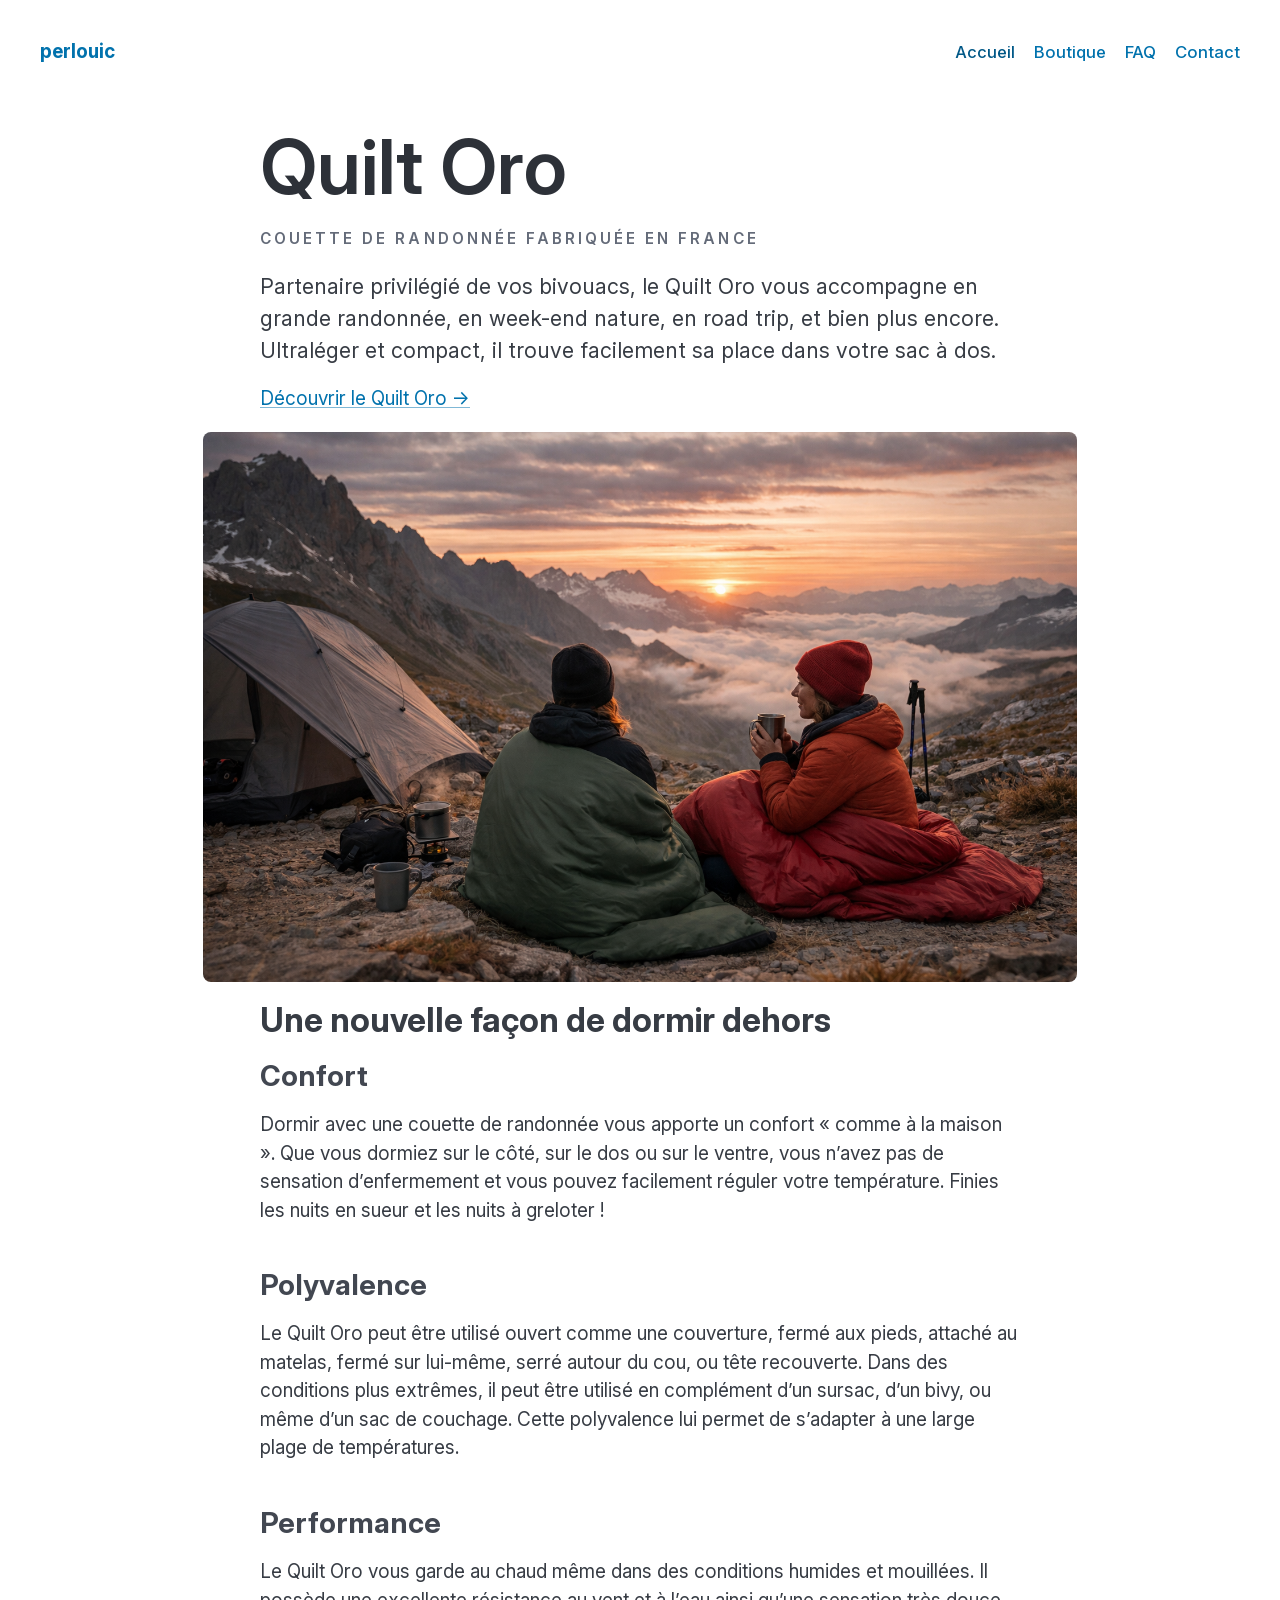
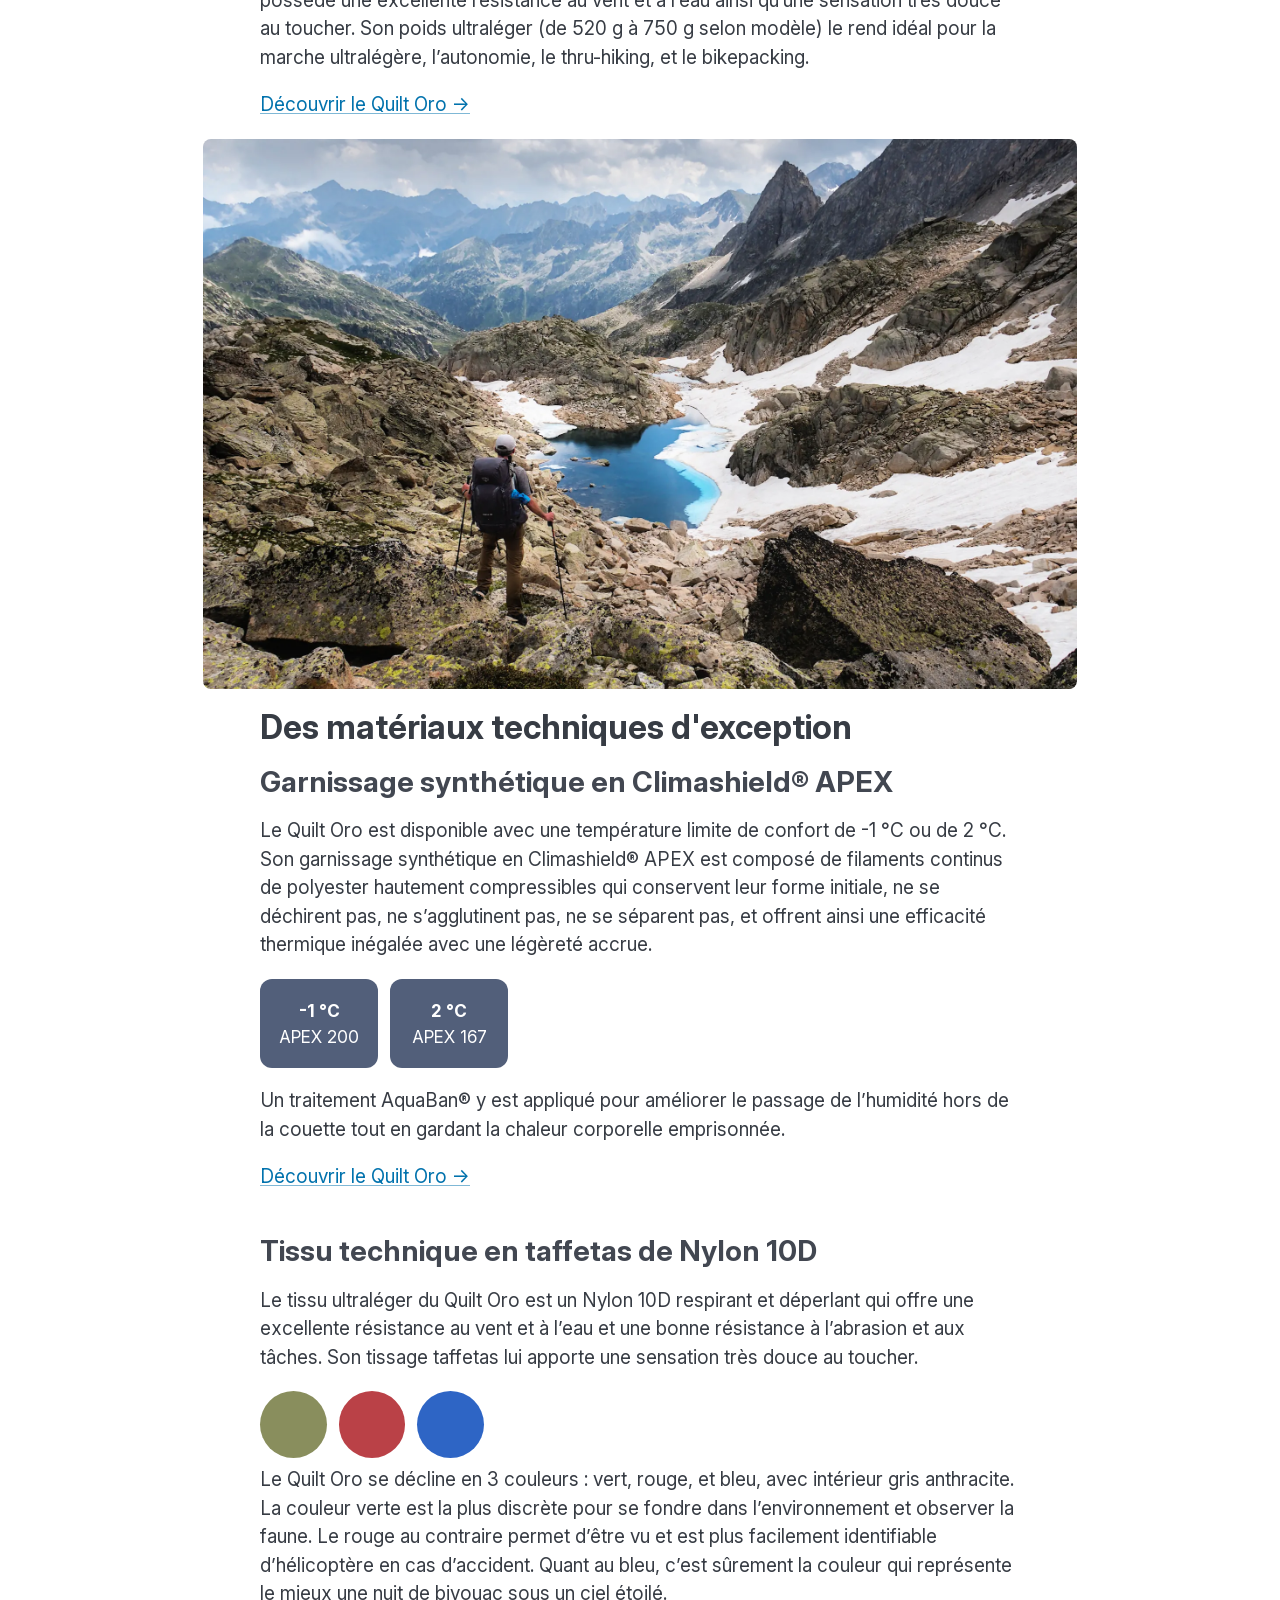
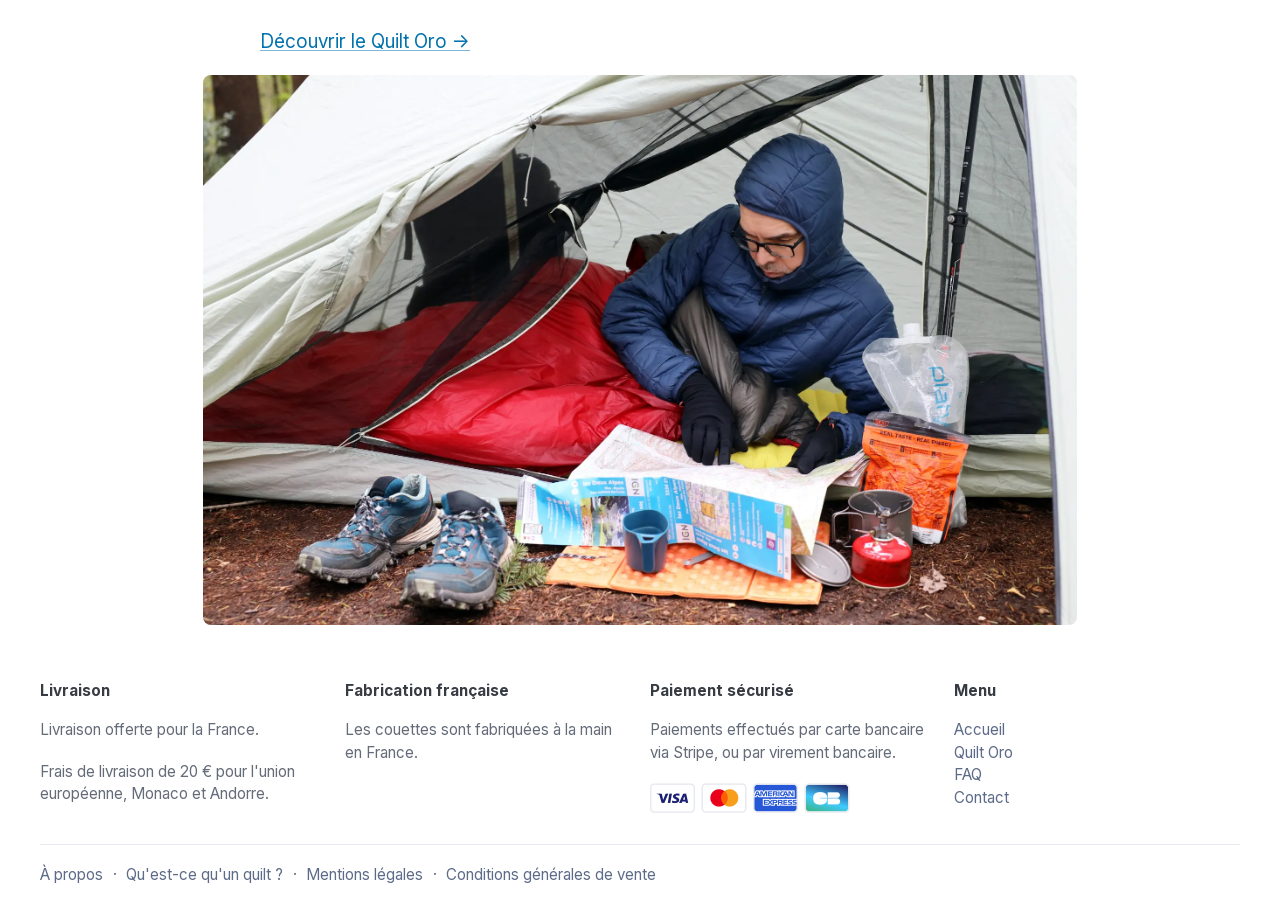
==== index.html @ edf559c8 "CSS et première tentative d'image IA" ====
<!DOCTYPE html>
<html lang="fr">

<head>
    <meta charset="UTF-8">
    <meta name="viewport" content="width=device-width, initial-scale=1.0">
    <meta name="description"
        content="Ultralégères et minimalistes, les couettes de randonnée Perlouic vous apportent un confort « comme à la maison » lors de vos nuits en bivouac.">
    <title>Perlouic – Couettes de randonnée ultralégères made in France</title>
    <link rel="preload" href="/assets/fonts/InterVariable.woff2" as="font" type="font/woff2" crossorigin>
    <link rel="stylesheet" href="/assets/css/pico.min.css">
    <link rel="stylesheet" href="/assets/css/styles.css">
</head>

<body class="page-home">
    <header>
        <div class="container">
            <a class="site-title" href="index.html"><strong>perlouic</strong></a>
            <nav aria-label="Menu principal">
                <ul>
                    <li><a href="/index.html" aria-current="page">Accueil</a></li>
                    <li><a href="/quilt-oro.html">Boutique</span></li>
                    <li><a href="/faq.html">FAQ</a></li>
                    <li><a href="/contact.html">Contact</a></li>
                </ul>
            </nav>
        </div>
    </header>

    <main class="container narrow">
        <section>
            <h1>Quilt Oro</h1>
            <p class="subtitle">Couette de randonnée fabriquée en France</p>
            <p class="lead">Partenaire privilégié de vos bivouacs, le Quilt Oro vous accompagne en grande randonnée, en week-end nature, en road trip, et bien plus encore. Ultraléger et compact, il trouve facilement sa place dans votre sac à dos.</p>
            <p><a href="quilt-oro.html">Découvrir le Quilt Oro →</a></p>
            <figure class="bleed"><img class="hero" src="/assets/img/bivouac-couettes-perlouic-alpes.png" alt="Deux femmes font un bivouac dans les Alpes avec leur Quilt Oro - Photo générée avec l'IA"></figure>
        </section>

        <section class="home-features">
            <h2>Une nouvelle façon de dormir dehors</h2>
            <!-- <h2>Pourquoi choisir un quilt ?</h2> -->
            <h3>Confort</h3>
            <p>Dormir avec une couette de randonnée vous apporte un confort « comme à la maison ». Que vous dormiez sur
                le côté, sur le dos ou sur le ventre, vous n’avez pas de sensation d’enfermement et vous pouvez
                facilement réguler votre température. Finies les nuits en sueur et les nuits à greloter !</p>
            <h3>Polyvalence</h3>
            <p>Le Quilt Oro peut être utilisé ouvert comme une couverture, fermé aux pieds, attaché au matelas, fermé
                sur lui-même, serré autour du cou, ou tête recouverte. Dans des conditions plus extrêmes, il peut être
                utilisé en complément d’un sursac, d’un bivy, ou même d’un sac de couchage. Cette polyvalence lui permet
                de s’adapter à une large plage de températures.</p>
            <h3>Performance</h3>
            <p>Le Quilt Oro vous garde au chaud même dans des conditions humides et mouillées. Il possède une excellente
                résistance au vent et à l’eau ainsi qu’une sensation très douce au toucher. Son poids ultraléger (de 520
                g à 750 g selon modèle) le rend idéal pour la marche ultralégère, l’autonomie, le thru-hiking, et le
                bikepacking.</p>
            <p><a href="quilt-oro.html">Découvrir le Quilt Oro →</a></p>
            <figure class="bleed">
                <img src="/assets/img/P1011785-1.webp"
                    alt="Randonnée dans les Hautes-Pyrénées - Photo de Bertrand &quot;La Facha&quot; Froger">
            </figure>
        </section>
        <section>
            <h2>Des matériaux techniques d'exception</h2>
            <h3>Garnissage synthétique en Climashield® APEX</h3>
            <p>Le Quilt Oro est disponible avec une température limite de confort de -1 °C ou de 2 °C. Son garnissage
                synthétique en Climashield® APEX est composé de filaments continus de polyester hautement compressibles
                qui conservent leur forme initiale, ne se déchirent pas, ne s’agglutinent pas, ne se séparent pas, et
                offrent ainsi une efficacité thermique inégalée avec une légèreté accrue.</p>
            <div class="apex">
                <p><strong>-1 °C</strong><br>APEX 200</p>
                <p><strong>2 °C</strong><br>APEX 167</p>
            </div>
            <p>Un traitement AquaBan® y est appliqué pour améliorer le passage de l’humidité hors de la couette tout en
                gardant la chaleur corporelle emprisonnée.</p>
            <p><a href="quilt-oro.html">Découvrir le Quilt Oro →</a></p>

            <h3>Tissu technique en taffetas de Nylon 10D</h3>
            
            <p>Le tissu ultraléger du Quilt Oro est un Nylon 10D respirant et déperlant qui offre une excellente
                résistance au vent et à l’eau et une bonne résistance à l’abrasion et aux tâches. Son tissage taffetas
                lui apporte une sensation très douce au toucher.</p>
            <div class="fabrics">
                <div></div>
                <div></div>
                <div></div>
            </div>
            <p>Le Quilt Oro se décline en 3 couleurs : vert, rouge, et bleu, avec intérieur gris anthracite. La couleur
                verte est la plus discrète pour se fondre dans l’environnement et observer la faune. Le rouge au
                contraire permet d’être vu et est plus facilement identifiable d’hélicoptère en cas d’accident. Quant au
                bleu, c’est sûrement la couleur qui représente le mieux une nuit de bivouac sous un ciel étoilé.</p>
            <p><a href="quilt-oro.html">Découvrir le Quilt Oro →</a></p>

            <figure class="bleed"><img src="/assets/img/221A8522.webp"
                    alt="Bivouac en forêt avec un Quilt Oro - Photo de Emmanuel Seval">
            </figure>
        </section>
    </main>
    <footer>
        <div class="container">
            <section class="grid">
                <div>
                    <h2>Livraison</h2>
                    <p>Livraison offerte pour la France.</p>
                    <p>Frais de livraison de 20 € pour l'union européenne, Monaco et Andorre.</p>
                </div>
                <div>
                    <h2>Fabrication française</h2>
                    <p>Les couettes sont fabriquées à la main en France.</p>
                </div>
                <div>
                    <h2>Paiement sécurisé</h2>
                    <p>Paiements effectués par carte bancaire via Stripe, ou par virement bancaire.</p>
                    <img src="/assets/img/payment-method-icons.png" width="200" height="30"
                        alt="Moyens de paiement : Visa, Mastercard, AMEX, CB">
                </div>
                <div>
                    <h2>Menu</h2>
                    <aside>
                        <nav aria-label="Navigation secondaire">
                            <ul>
                                <li><a class="secondary" href="/index.html">Accueil</a></li>
                                <li><a class="secondary" href="/quilt-oro.html">Quilt Oro</a></li>
                                <li><a class="secondary" href="/faq.html">FAQ</a></li>
                                <li><a class="secondary" href="/contact.html">Contact</a></li>
                            </ul>
                        </nav>
                    </aside>
                </div>
            </section>
            <hr>
            <nav class="legal" aria-label="Liens légaux">
                <ul>
                    <li><a class="secondary" href="a-propos.html">À propos</a></li>
                    <li><a class="secondary" href="qu-est-ce-qu-un-quilt.html">Qu'est-ce qu'un quilt ?</a></li>
                    <li><a class="secondary" href="mentions-legales.html">Mentions légales</a></li>
                    <li><a class="secondary" href="conditions-generales-de-vente.html">Conditions générales de vente</a>
                    </li>
                </ul>
            </nav>
        </div>
    </footer>
</body>

</html>
---- assets/css/pico.min.css ----
@charset "UTF-8";/*!
 * Pico CSS ✨ v2.1.1 (https://picocss.com)
 * Copyright 2019-2025 - Licensed under MIT
 */:host,:root{--pico-font-family-emoji:"Apple Color Emoji","Segoe UI Emoji","Segoe UI Symbol","Noto Color Emoji";--pico-font-family-sans-serif:system-ui,"Segoe UI",Roboto,Oxygen,Ubuntu,Cantarell,Helvetica,Arial,"Helvetica Neue",sans-serif,var(--pico-font-family-emoji);--pico-font-family-monospace:ui-monospace,SFMono-Regular,"SF Mono",Menlo,Consolas,"Liberation Mono",monospace,var(--pico-font-family-emoji);--pico-font-family:var(--pico-font-family-sans-serif);--pico-line-height:1.5;--pico-font-weight:400;--pico-font-size:100%;--pico-text-underline-offset:0.1rem;--pico-border-radius:0.25rem;--pico-border-width:0.0625rem;--pico-outline-width:0.125rem;--pico-transition:0.2s ease-in-out;--pico-spacing:1rem;--pico-typography-spacing-vertical:1rem;--pico-block-spacing-vertical:var(--pico-spacing);--pico-block-spacing-horizontal:var(--pico-spacing);--pico-grid-column-gap:var(--pico-spacing);--pico-grid-row-gap:var(--pico-spacing);--pico-form-element-spacing-vertical:0.75rem;--pico-form-element-spacing-horizontal:1rem;--pico-group-box-shadow:0 0 0 rgba(0, 0, 0, 0);--pico-group-box-shadow-focus-with-button:0 0 0 var(--pico-outline-width) var(--pico-primary-focus);--pico-group-box-shadow-focus-with-input:0 0 0 0.0625rem var(--pico-form-element-border-color);--pico-modal-overlay-backdrop-filter:blur(0.375rem);--pico-nav-element-spacing-vertical:1rem;--pico-nav-element-spacing-horizontal:0.5rem;--pico-nav-link-spacing-vertical:0.5rem;--pico-nav-link-spacing-horizontal:0.5rem;--pico-nav-breadcrumb-divider:">";--pico-icon-checkbox:url("data:image/svg+xml,%3Csvg xmlns='http://www.w3.org/2000/svg' width='24' height='24' viewBox='0 0 24 24' fill='none' stroke='rgb(255, 255, 255)' stroke-width='4' stroke-linecap='round' stroke-linejoin='round'%3E%3Cpolyline points='20 6 9 17 4 12'%3E%3C/polyline%3E%3C/svg%3E");--pico-icon-minus:url("data:image/svg+xml,%3Csvg xmlns='http://www.w3.org/2000/svg' width='24' height='24' viewBox='0 0 24 24' fill='none' stroke='rgb(255, 255, 255)' stroke-width='4' stroke-linecap='round' stroke-linejoin='round'%3E%3Cline x1='5' y1='12' x2='19' y2='12'%3E%3C/line%3E%3C/svg%3E");--pico-icon-chevron:url("data:image/svg+xml,%3Csvg xmlns='http://www.w3.org/2000/svg' width='24' height='24' viewBox='0 0 24 24' fill='none' stroke='rgb(136, 145, 164)' stroke-width='2' stroke-linecap='round' stroke-linejoin='round'%3E%3Cpolyline points='6 9 12 15 18 9'%3E%3C/polyline%3E%3C/svg%3E");--pico-icon-date:url("data:image/svg+xml,%3Csvg xmlns='http://www.w3.org/2000/svg' width='24' height='24' viewBox='0 0 24 24' fill='none' stroke='rgb(136, 145, 164)' stroke-width='2' stroke-linecap='round' stroke-linejoin='round'%3E%3Crect x='3' y='4' width='18' height='18' rx='2' ry='2'%3E%3C/rect%3E%3Cline x1='16' y1='2' x2='16' y2='6'%3E%3C/line%3E%3Cline x1='8' y1='2' x2='8' y2='6'%3E%3C/line%3E%3Cline x1='3' y1='10' x2='21' y2='10'%3E%3C/line%3E%3C/svg%3E");--pico-icon-time:url("data:image/svg+xml,%3Csvg xmlns='http://www.w3.org/2000/svg' width='24' height='24' viewBox='0 0 24 24' fill='none' stroke='rgb(136, 145, 164)' stroke-width='2' stroke-linecap='round' stroke-linejoin='round'%3E%3Ccircle cx='12' cy='12' r='10'%3E%3C/circle%3E%3Cpolyline points='12 6 12 12 16 14'%3E%3C/polyline%3E%3C/svg%3E");--pico-icon-search:url("data:image/svg+xml,%3Csvg xmlns='http://www.w3.org/2000/svg' width='24' height='24' viewBox='0 0 24 24' fill='none' stroke='rgb(136, 145, 164)' stroke-width='1.5' stroke-linecap='round' stroke-linejoin='round'%3E%3Ccircle cx='11' cy='11' r='8'%3E%3C/circle%3E%3Cline x1='21' y1='21' x2='16.65' y2='16.65'%3E%3C/line%3E%3C/svg%3E");--pico-icon-close:url("data:image/svg+xml,%3Csvg xmlns='http://www.w3.org/2000/svg' width='24' height='24' viewBox='0 0 24 24' fill='none' stroke='rgb(136, 145, 164)' stroke-width='3' stroke-linecap='round' stroke-linejoin='round'%3E%3Cline x1='18' y1='6' x2='6' y2='18'%3E%3C/line%3E%3Cline x1='6' y1='6' x2='18' y2='18'%3E%3C/line%3E%3C/svg%3E");--pico-icon-loading:url("data:image/svg+xml,%3Csvg fill='none' height='24' width='24' viewBox='0 0 24 24' xmlns='http://www.w3.org/2000/svg' %3E%3Cstyle%3E g %7B animation: rotate 2s linear infinite; transform-origin: center center; %7D circle %7B stroke-dasharray: 75,100; stroke-dashoffset: -5; animation: dash 1.5s ease-in-out infinite; stroke-linecap: round; %7D @keyframes rotate %7B 0%25 %7B transform: rotate(0deg); %7D 100%25 %7B transform: rotate(360deg); %7D %7D @keyframes dash %7B 0%25 %7B stroke-dasharray: 1,100; stroke-dashoffset: 0; %7D 50%25 %7B stroke-dasharray: 44.5,100; stroke-dashoffset: -17.5; %7D 100%25 %7B stroke-dasharray: 44.5,100; stroke-dashoffset: -62; %7D %7D %3C/style%3E%3Cg%3E%3Ccircle cx='12' cy='12' r='10' fill='none' stroke='rgb(136, 145, 164)' stroke-width='4' /%3E%3C/g%3E%3C/svg%3E")}@media (min-width:576px){:host,:root{--pico-font-size:106.25%}}@media (min-width:768px){:host,:root{--pico-font-size:112.5%}}@media (min-width:1024px){:host,:root{--pico-font-size:118.75%}}@media (min-width:1280px){:host,:root{--pico-font-size:125%}}@media (min-width:1536px){:host,:root{--pico-font-size:131.25%}}a{--pico-text-decoration:underline}a.contrast,a.secondary{--pico-text-decoration:underline}small{--pico-font-size:0.875em}h1,h2,h3,h4,h5,h6{--pico-font-weight:700}h1{--pico-font-size:2rem;--pico-line-height:1.125;--pico-typography-spacing-top:3rem}h2{--pico-font-size:1.75rem;--pico-line-height:1.15;--pico-typography-spacing-top:2.625rem}h3{--pico-font-size:1.5rem;--pico-line-height:1.175;--pico-typography-spacing-top:2.25rem}h4{--pico-font-size:1.25rem;--pico-line-height:1.2;--pico-typography-spacing-top:1.874rem}h5{--pico-font-size:1.125rem;--pico-line-height:1.225;--pico-typography-spacing-top:1.6875rem}h6{--pico-font-size:1rem;--pico-line-height:1.25;--pico-typography-spacing-top:1.5rem}tfoot td,tfoot th,thead td,thead th{--pico-font-weight:600;--pico-border-width:0.1875rem}code,kbd,pre,samp{--pico-font-family:var(--pico-font-family-monospace)}kbd{--pico-font-weight:bolder}:where(select,textarea),input:not([type=submit],[type=button],[type=reset],[type=checkbox],[type=radio],[type=file]){--pico-outline-width:0.0625rem}[type=search]{--pico-border-radius:5rem}[type=checkbox],[type=radio]{--pico-border-width:0.125rem}[type=checkbox][role=switch]{--pico-border-width:0.1875rem}details.dropdown summary:not([role=button]){--pico-outline-width:0.0625rem}nav details.dropdown summary:focus-visible{--pico-outline-width:0.125rem}[role=search]{--pico-border-radius:5rem}[role=group]:has(button.secondary:focus,[type=submit].secondary:focus,[type=button].secondary:focus,[role=button].secondary:focus),[role=search]:has(button.secondary:focus,[type=submit].secondary:focus,[type=button].secondary:focus,[role=button].secondary:focus){--pico-group-box-shadow-focus-with-button:0 0 0 var(--pico-outline-width) var(--pico-secondary-focus)}[role=group]:has(button.contrast:focus,[type=submit].contrast:focus,[type=button].contrast:focus,[role=button].contrast:focus),[role=search]:has(button.contrast:focus,[type=submit].contrast:focus,[type=button].contrast:focus,[role=button].contrast:focus){--pico-group-box-shadow-focus-with-button:0 0 0 var(--pico-outline-width) var(--pico-contrast-focus)}[role=group] [role=button],[role=group] [type=button],[role=group] [type=submit],[role=group] button,[role=search] [role=button],[role=search] [type=button],[role=search] [type=submit],[role=search] button{--pico-form-element-spacing-horizontal:2rem}details summary[role=button]:not(.outline)::after{filter:brightness(0) invert(1)}[aria-busy=true]:not(input,select,textarea):is(button,[type=submit],[type=button],[type=reset],[role=button]):not(.outline)::before{filter:brightness(0) invert(1)}:host(:not([data-theme=dark])),:root:not([data-theme=dark]),[data-theme=light]{color-scheme:light;--pico-background-color:#fff;--pico-color:#373c44;--pico-text-selection-color:rgba(2, 154, 232, 0.25);--pico-muted-color:#646b79;--pico-muted-border-color:rgb(231, 234, 239.5);--pico-primary:#0172ad;--pico-primary-background:#0172ad;--pico-primary-border:var(--pico-primary-background);--pico-primary-underline:rgba(1, 114, 173, 0.5);--pico-primary-hover:#015887;--pico-primary-hover-background:#02659a;--pico-primary-hover-border:var(--pico-primary-hover-background);--pico-primary-hover-underline:var(--pico-primary-hover);--pico-primary-focus:rgba(2, 154, 232, 0.5);--pico-primary-inverse:#fff;--pico-secondary:#5d6b89;--pico-secondary-background:#525f7a;--pico-secondary-border:var(--pico-secondary-background);--pico-secondary-underline:rgba(93, 107, 137, 0.5);--pico-secondary-hover:#48536b;--pico-secondary-hover-background:#48536b;--pico-secondary-hover-border:var(--pico-secondary-hover-background);--pico-secondary-hover-underline:var(--pico-secondary-hover);--pico-secondary-focus:rgba(93, 107, 137, 0.25);--pico-secondary-inverse:#fff;--pico-contrast:#181c25;--pico-contrast-background:#181c25;--pico-contrast-border:var(--pico-contrast-background);--pico-contrast-underline:rgba(24, 28, 37, 0.5);--pico-contrast-hover:#000;--pico-contrast-hover-background:#000;--pico-contrast-hover-border:var(--pico-contrast-hover-background);--pico-contrast-hover-underline:var(--pico-secondary-hover);--pico-contrast-focus:rgba(93, 107, 137, 0.25);--pico-contrast-inverse:#fff;--pico-box-shadow:0.0145rem 0.029rem 0.174rem rgba(129, 145, 181, 0.01698),0.0335rem 0.067rem 0.402rem rgba(129, 145, 181, 0.024),0.0625rem 0.125rem 0.75rem rgba(129, 145, 181, 0.03),0.1125rem 0.225rem 1.35rem rgba(129, 145, 181, 0.036),0.2085rem 0.417rem 2.502rem rgba(129, 145, 181, 0.04302),0.5rem 1rem 6rem rgba(129, 145, 181, 0.06),0 0 0 0.0625rem rgba(129, 145, 181, 0.015);--pico-h1-color:#2d3138;--pico-h2-color:#373c44;--pico-h3-color:#424751;--pico-h4-color:#4d535e;--pico-h5-color:#5c6370;--pico-h6-color:#646b79;--pico-mark-background-color:rgb(252.5, 230.5, 191.5);--pico-mark-color:#0f1114;--pico-ins-color:rgb(28.5, 105.5, 84);--pico-del-color:rgb(136, 56.5, 53);--pico-blockquote-border-color:var(--pico-muted-border-color);--pico-blockquote-footer-color:var(--pico-muted-color);--pico-button-box-shadow:0 0 0 rgba(0, 0, 0, 0);--pico-button-hover-box-shadow:0 0 0 rgba(0, 0, 0, 0);--pico-table-border-color:var(--pico-muted-border-color);--pico-table-row-stripped-background-color:rgba(111, 120, 135, 0.0375);--pico-code-background-color:rgb(243, 244.5, 246.75);--pico-code-color:#646b79;--pico-code-kbd-background-color:var(--pico-color);--pico-code-kbd-color:var(--pico-background-color);--pico-form-element-background-color:rgb(251, 251.5, 252.25);--pico-form-element-selected-background-color:#dfe3eb;--pico-form-element-border-color:#cfd5e2;--pico-form-element-color:#23262c;--pico-form-element-placeholder-color:var(--pico-muted-color);--pico-form-element-active-background-color:#fff;--pico-form-element-active-border-color:var(--pico-primary-border);--pico-form-element-focus-color:var(--pico-primary-border);--pico-form-element-disabled-opacity:0.5;--pico-form-element-invalid-border-color:rgb(183.5, 105.5, 106.5);--pico-form-element-invalid-active-border-color:rgb(200.25, 79.25, 72.25);--pico-form-element-invalid-focus-color:var(--pico-form-element-invalid-active-border-color);--pico-form-element-valid-border-color:rgb(76, 154.5, 137.5);--pico-form-element-valid-active-border-color:rgb(39, 152.75, 118.75);--pico-form-element-valid-focus-color:var(--pico-form-element-valid-active-border-color);--pico-switch-background-color:#bfc7d9;--pico-switch-checked-background-color:var(--pico-primary-background);--pico-switch-color:#fff;--pico-switch-thumb-box-shadow:0 0 0 rgba(0, 0, 0, 0);--pico-range-border-color:#dfe3eb;--pico-range-active-border-color:#bfc7d9;--pico-range-thumb-border-color:var(--pico-background-color);--pico-range-thumb-color:var(--pico-secondary-background);--pico-range-thumb-active-color:var(--pico-primary-background);--pico-accordion-border-color:var(--pico-muted-border-color);--pico-accordion-active-summary-color:var(--pico-primary-hover);--pico-accordion-close-summary-color:var(--pico-color);--pico-accordion-open-summary-color:var(--pico-muted-color);--pico-card-background-color:var(--pico-background-color);--pico-card-border-color:var(--pico-muted-border-color);--pico-card-box-shadow:var(--pico-box-shadow);--pico-card-sectioning-background-color:rgb(251, 251.5, 252.25);--pico-dropdown-background-color:#fff;--pico-dropdown-border-color:#eff1f4;--pico-dropdown-box-shadow:var(--pico-box-shadow);--pico-dropdown-color:var(--pico-color);--pico-dropdown-hover-background-color:#eff1f4;--pico-loading-spinner-opacity:0.5;--pico-modal-overlay-background-color:rgba(232, 234, 237, 0.75);--pico-progress-background-color:#dfe3eb;--pico-progress-color:var(--pico-primary-background);--pico-tooltip-background-color:var(--pico-contrast-background);--pico-tooltip-color:var(--pico-contrast-inverse);--pico-icon-valid:url("data:image/svg+xml,%3Csvg xmlns='http://www.w3.org/2000/svg' width='24' height='24' viewBox='0 0 24 24' fill='none' stroke='rgb(76, 154.5, 137.5)' stroke-width='2' stroke-linecap='round' stroke-linejoin='round'%3E%3Cpolyline points='20 6 9 17 4 12'%3E%3C/polyline%3E%3C/svg%3E");--pico-icon-invalid:url("data:image/svg+xml,%3Csvg xmlns='http://www.w3.org/2000/svg' width='24' height='24' viewBox='0 0 24 24' fill='none' stroke='rgb(200.25, 79.25, 72.25)' stroke-width='2' stroke-linecap='round' stroke-linejoin='round'%3E%3Ccircle cx='12' cy='12' r='10'%3E%3C/circle%3E%3Cline x1='12' y1='8' x2='12' y2='12'%3E%3C/line%3E%3Cline x1='12' y1='16' x2='12.01' y2='16'%3E%3C/line%3E%3C/svg%3E")}:host(:not([data-theme=dark])) input:is([type=submit],[type=button],[type=reset],[type=checkbox],[type=radio],[type=file]),:root:not([data-theme=dark]) input:is([type=submit],[type=button],[type=reset],[type=checkbox],[type=radio],[type=file]),[data-theme=light] input:is([type=submit],[type=button],[type=reset],[type=checkbox],[type=radio],[type=file]){--pico-form-element-focus-color:var(--pico-primary-focus)}@media only screen and (prefers-color-scheme:dark){:host(:not([data-theme])),:root:not([data-theme]){color-scheme:dark;--pico-background-color:rgb(19, 22.5, 30.5);--pico-color:#c2c7d0;--pico-text-selection-color:rgba(1, 170, 255, 0.1875);--pico-muted-color:#7b8495;--pico-muted-border-color:#202632;--pico-primary:#01aaff;--pico-primary-background:#0172ad;--pico-primary-border:var(--pico-primary-background);--pico-primary-underline:rgba(1, 170, 255, 0.5);--pico-primary-hover:#79c0ff;--pico-primary-hover-background:#017fc0;--pico-primary-hover-border:var(--pico-primary-hover-background);--pico-primary-hover-underline:var(--pico-primary-hover);--pico-primary-focus:rgba(1, 170, 255, 0.375);--pico-primary-inverse:#fff;--pico-secondary:#969eaf;--pico-secondary-background:#525f7a;--pico-secondary-border:var(--pico-secondary-background);--pico-secondary-underline:rgba(150, 158, 175, 0.5);--pico-secondary-hover:#b3b9c5;--pico-secondary-hover-background:#5d6b89;--pico-secondary-hover-border:var(--pico-secondary-hover-background);--pico-secondary-hover-underline:var(--pico-secondary-hover);--pico-secondary-focus:rgba(144, 158, 190, 0.25);--pico-secondary-inverse:#fff;--pico-contrast:#dfe3eb;--pico-contrast-background:#eff1f4;--pico-contrast-border:var(--pico-contrast-background);--pico-contrast-underline:rgba(223, 227, 235, 0.5);--pico-contrast-hover:#fff;--pico-contrast-hover-background:#fff;--pico-contrast-hover-border:var(--pico-contrast-hover-background);--pico-contrast-hover-underline:var(--pico-contrast-hover);--pico-contrast-focus:rgba(207, 213, 226, 0.25);--pico-contrast-inverse:#000;--pico-box-shadow:0.0145rem 0.029rem 0.174rem rgba(7, 8.5, 12, 0.01698),0.0335rem 0.067rem 0.402rem rgba(7, 8.5, 12, 0.024),0.0625rem 0.125rem 0.75rem rgba(7, 8.5, 12, 0.03),0.1125rem 0.225rem 1.35rem rgba(7, 8.5, 12, 0.036),0.2085rem 0.417rem 2.502rem rgba(7, 8.5, 12, 0.04302),0.5rem 1rem 6rem rgba(7, 8.5, 12, 0.06),0 0 0 0.0625rem rgba(7, 8.5, 12, 0.015);--pico-h1-color:#f0f1f3;--pico-h2-color:#e0e3e7;--pico-h3-color:#c2c7d0;--pico-h4-color:#b3b9c5;--pico-h5-color:#a4acba;--pico-h6-color:#8891a4;--pico-mark-background-color:#014063;--pico-mark-color:#fff;--pico-ins-color:#62af9a;--pico-del-color:rgb(205.5, 126, 123);--pico-blockquote-border-color:var(--pico-muted-border-color);--pico-blockquote-footer-color:var(--pico-muted-color);--pico-button-box-shadow:0 0 0 rgba(0, 0, 0, 0);--pico-button-hover-box-shadow:0 0 0 rgba(0, 0, 0, 0);--pico-table-border-color:var(--pico-muted-border-color);--pico-table-row-stripped-background-color:rgba(111, 120, 135, 0.0375);--pico-code-background-color:rgb(26, 30.5, 40.25);--pico-code-color:#8891a4;--pico-code-kbd-background-color:var(--pico-color);--pico-code-kbd-color:var(--pico-background-color);--pico-form-element-background-color:rgb(28, 33, 43.5);--pico-form-element-selected-background-color:#2a3140;--pico-form-element-border-color:#2a3140;--pico-form-element-color:#e0e3e7;--pico-form-element-placeholder-color:#8891a4;--pico-form-element-active-background-color:rgb(26, 30.5, 40.25);--pico-form-element-active-border-color:var(--pico-primary-border);--pico-form-element-focus-color:var(--pico-primary-border);--pico-form-element-disabled-opacity:0.5;--pico-form-element-invalid-border-color:rgb(149.5, 74, 80);--pico-form-element-invalid-active-border-color:rgb(183.25, 63.5, 59);--pico-form-element-invalid-focus-color:var(--pico-form-element-invalid-active-border-color);--pico-form-element-valid-border-color:#2a7b6f;--pico-form-element-valid-active-border-color:rgb(22, 137, 105.5);--pico-form-element-valid-focus-color:var(--pico-form-element-valid-active-border-color);--pico-switch-background-color:#333c4e;--pico-switch-checked-background-color:var(--pico-primary-background);--pico-switch-color:#fff;--pico-switch-thumb-box-shadow:0 0 0 rgba(0, 0, 0, 0);--pico-range-border-color:#202632;--pico-range-active-border-color:#2a3140;--pico-range-thumb-border-color:var(--pico-background-color);--pico-range-thumb-color:var(--pico-secondary-background);--pico-range-thumb-active-color:var(--pico-primary-background);--pico-accordion-border-color:var(--pico-muted-border-color);--pico-accordion-active-summary-color:var(--pico-primary-hover);--pico-accordion-close-summary-color:var(--pico-color);--pico-accordion-open-summary-color:var(--pico-muted-color);--pico-card-background-color:#181c25;--pico-card-border-color:var(--pico-card-background-color);--pico-card-box-shadow:var(--pico-box-shadow);--pico-card-sectioning-background-color:rgb(26, 30.5, 40.25);--pico-dropdown-background-color:#181c25;--pico-dropdown-border-color:#202632;--pico-dropdown-box-shadow:var(--pico-box-shadow);--pico-dropdown-color:var(--pico-color);--pico-dropdown-hover-background-color:#202632;--pico-loading-spinner-opacity:0.5;--pico-modal-overlay-background-color:rgba(7.5, 8.5, 10, 0.75);--pico-progress-background-color:#202632;--pico-progress-color:var(--pico-primary-background);--pico-tooltip-background-color:var(--pico-contrast-background);--pico-tooltip-color:var(--pico-contrast-inverse);--pico-icon-valid:url("data:image/svg+xml,%3Csvg xmlns='http://www.w3.org/2000/svg' width='24' height='24' viewBox='0 0 24 24' fill='none' stroke='rgb(42, 123, 111)' stroke-width='2' stroke-linecap='round' stroke-linejoin='round'%3E%3Cpolyline points='20 6 9 17 4 12'%3E%3C/polyline%3E%3C/svg%3E");--pico-icon-invalid:url("data:image/svg+xml,%3Csvg xmlns='http://www.w3.org/2000/svg' width='24' height='24' viewBox='0 0 24 24' fill='none' stroke='rgb(149.5, 74, 80)' stroke-width='2' stroke-linecap='round' stroke-linejoin='round'%3E%3Ccircle cx='12' cy='12' r='10'%3E%3C/circle%3E%3Cline x1='12' y1='8' x2='12' y2='12'%3E%3C/line%3E%3Cline x1='12' y1='16' x2='12.01' y2='16'%3E%3C/line%3E%3C/svg%3E")}:host(:not([data-theme])) input:is([type=submit],[type=button],[type=reset],[type=checkbox],[type=radio],[type=file]),:root:not([data-theme]) input:is([type=submit],[type=button],[type=reset],[type=checkbox],[type=radio],[type=file]){--pico-form-element-focus-color:var(--pico-primary-focus)}:host(:not([data-theme])) details summary[role=button].contrast:not(.outline)::after,:root:not([data-theme]) details summary[role=button].contrast:not(.outline)::after{filter:brightness(0)}:host(:not([data-theme])) [aria-busy=true]:not(input,select,textarea).contrast:is(button,[type=submit],[type=button],[type=reset],[role=button]):not(.outline)::before,:root:not([data-theme]) [aria-busy=true]:not(input,select,textarea).contrast:is(button,[type=submit],[type=button],[type=reset],[role=button]):not(.outline)::before{filter:brightness(0)}}[data-theme=dark]{color-scheme:dark;--pico-background-color:rgb(19, 22.5, 30.5);--pico-color:#c2c7d0;--pico-text-selection-color:rgba(1, 170, 255, 0.1875);--pico-muted-color:#7b8495;--pico-muted-border-color:#202632;--pico-primary:#01aaff;--pico-primary-background:#0172ad;--pico-primary-border:var(--pico-primary-background);--pico-primary-underline:rgba(1, 170, 255, 0.5);--pico-primary-hover:#79c0ff;--pico-primary-hover-background:#017fc0;--pico-primary-hover-border:var(--pico-primary-hover-background);--pico-primary-hover-underline:var(--pico-primary-hover);--pico-primary-focus:rgba(1, 170, 255, 0.375);--pico-primary-inverse:#fff;--pico-secondary:#969eaf;--pico-secondary-background:#525f7a;--pico-secondary-border:var(--pico-secondary-background);--pico-secondary-underline:rgba(150, 158, 175, 0.5);--pico-secondary-hover:#b3b9c5;--pico-secondary-hover-background:#5d6b89;--pico-secondary-hover-border:var(--pico-secondary-hover-background);--pico-secondary-hover-underline:var(--pico-secondary-hover);--pico-secondary-focus:rgba(144, 158, 190, 0.25);--pico-secondary-inverse:#fff;--pico-contrast:#dfe3eb;--pico-contrast-background:#eff1f4;--pico-contrast-border:var(--pico-contrast-background);--pico-contrast-underline:rgba(223, 227, 235, 0.5);--pico-contrast-hover:#fff;--pico-contrast-hover-background:#fff;--pico-contrast-hover-border:var(--pico-contrast-hover-background);--pico-contrast-hover-underline:var(--pico-contrast-hover);--pico-contrast-focus:rgba(207, 213, 226, 0.25);--pico-contrast-inverse:#000;--pico-box-shadow:0.0145rem 0.029rem 0.174rem rgba(7, 8.5, 12, 0.01698),0.0335rem 0.067rem 0.402rem rgba(7, 8.5, 12, 0.024),0.0625rem 0.125rem 0.75rem rgba(7, 8.5, 12, 0.03),0.1125rem 0.225rem 1.35rem rgba(7, 8.5, 12, 0.036),0.2085rem 0.417rem 2.502rem rgba(7, 8.5, 12, 0.04302),0.5rem 1rem 6rem rgba(7, 8.5, 12, 0.06),0 0 0 0.0625rem rgba(7, 8.5, 12, 0.015);--pico-h1-color:#f0f1f3;--pico-h2-color:#e0e3e7;--pico-h3-color:#c2c7d0;--pico-h4-color:#b3b9c5;--pico-h5-color:#a4acba;--pico-h6-color:#8891a4;--pico-mark-background-color:#014063;--pico-mark-color:#fff;--pico-ins-color:#62af9a;--pico-del-color:rgb(205.5, 126, 123);--pico-blockquote-border-color:var(--pico-muted-border-color);--pico-blockquote-footer-color:var(--pico-muted-color);--pico-button-box-shadow:0 0 0 rgba(0, 0, 0, 0);--pico-button-hover-box-shadow:0 0 0 rgba(0, 0, 0, 0);--pico-table-border-color:var(--pico-muted-border-color);--pico-table-row-stripped-background-color:rgba(111, 120, 135, 0.0375);--pico-code-background-color:rgb(26, 30.5, 40.25);--pico-code-color:#8891a4;--pico-code-kbd-background-color:var(--pico-color);--pico-code-kbd-color:var(--pico-background-color);--pico-form-element-background-color:rgb(28, 33, 43.5);--pico-form-element-selected-background-color:#2a3140;--pico-form-element-border-color:#2a3140;--pico-form-element-color:#e0e3e7;--pico-form-element-placeholder-color:#8891a4;--pico-form-element-active-background-color:rgb(26, 30.5, 40.25);--pico-form-element-active-border-color:var(--pico-primary-border);--pico-form-element-focus-color:var(--pico-primary-border);--pico-form-element-disabled-opacity:0.5;--pico-form-element-invalid-border-color:rgb(149.5, 74, 80);--pico-form-element-invalid-active-border-color:rgb(183.25, 63.5, 59);--pico-form-element-invalid-focus-color:var(--pico-form-element-invalid-active-border-color);--pico-form-element-valid-border-color:#2a7b6f;--pico-form-element-valid-active-border-color:rgb(22, 137, 105.5);--pico-form-element-valid-focus-color:var(--pico-form-element-valid-active-border-color);--pico-switch-background-color:#333c4e;--pico-switch-checked-background-color:var(--pico-primary-background);--pico-switch-color:#fff;--pico-switch-thumb-box-shadow:0 0 0 rgba(0, 0, 0, 0);--pico-range-border-color:#202632;--pico-range-active-border-color:#2a3140;--pico-range-thumb-border-color:var(--pico-background-color);--pico-range-thumb-color:var(--pico-secondary-background);--pico-range-thumb-active-color:var(--pico-primary-background);--pico-accordion-border-color:var(--pico-muted-border-color);--pico-accordion-active-summary-color:var(--pico-primary-hover);--pico-accordion-close-summary-color:var(--pico-color);--pico-accordion-open-summary-color:var(--pico-muted-color);--pico-card-background-color:#181c25;--pico-card-border-color:var(--pico-card-background-color);--pico-card-box-shadow:var(--pico-box-shadow);--pico-card-sectioning-background-color:rgb(26, 30.5, 40.25);--pico-dropdown-background-color:#181c25;--pico-dropdown-border-color:#202632;--pico-dropdown-box-shadow:var(--pico-box-shadow);--pico-dropdown-color:var(--pico-color);--pico-dropdown-hover-background-color:#202632;--pico-loading-spinner-opacity:0.5;--pico-modal-overlay-background-color:rgba(7.5, 8.5, 10, 0.75);--pico-progress-background-color:#202632;--pico-progress-color:var(--pico-primary-background);--pico-tooltip-background-color:var(--pico-contrast-background);--pico-tooltip-color:var(--pico-contrast-inverse);--pico-icon-valid:url("data:image/svg+xml,%3Csvg xmlns='http://www.w3.org/2000/svg' width='24' height='24' viewBox='0 0 24 24' fill='none' stroke='rgb(42, 123, 111)' stroke-width='2' stroke-linecap='round' stroke-linejoin='round'%3E%3Cpolyline points='20 6 9 17 4 12'%3E%3C/polyline%3E%3C/svg%3E");--pico-icon-invalid:url("data:image/svg+xml,%3Csvg xmlns='http://www.w3.org/2000/svg' width='24' height='24' viewBox='0 0 24 24' fill='none' stroke='rgb(149.5, 74, 80)' stroke-width='2' stroke-linecap='round' stroke-linejoin='round'%3E%3Ccircle cx='12' cy='12' r='10'%3E%3C/circle%3E%3Cline x1='12' y1='8' x2='12' y2='12'%3E%3C/line%3E%3Cline x1='12' y1='16' x2='12.01' y2='16'%3E%3C/line%3E%3C/svg%3E")}[data-theme=dark] input:is([type=submit],[type=button],[type=reset],[type=checkbox],[type=radio],[type=file]){--pico-form-element-focus-color:var(--pico-primary-focus)}[data-theme=dark] details summary[role=button].contrast:not(.outline)::after{filter:brightness(0)}[data-theme=dark] [aria-busy=true]:not(input,select,textarea).contrast:is(button,[type=submit],[type=button],[type=reset],[role=button]):not(.outline)::before{filter:brightness(0)}[type=checkbox],[type=radio],[type=range],progress{accent-color:var(--pico-primary)}*,::after,::before{box-sizing:border-box;background-repeat:no-repeat}::after,::before{text-decoration:inherit;vertical-align:inherit}:where(:host),:where(:root){-webkit-tap-highlight-color:transparent;-webkit-text-size-adjust:100%;-moz-text-size-adjust:100%;text-size-adjust:100%;background-color:var(--pico-background-color);color:var(--pico-color);font-weight:var(--pico-font-weight);font-size:var(--pico-font-size);line-height:var(--pico-line-height);font-family:var(--pico-font-family);text-underline-offset:var(--pico-text-underline-offset);text-rendering:optimizeLegibility;overflow-wrap:break-word;-moz-tab-size:4;-o-tab-size:4;tab-size:4}body{width:100%;margin:0}main{display:block}body>footer,body>header,body>main{padding-block:var(--pico-block-spacing-vertical)}section{margin-bottom:var(--pico-block-spacing-vertical)}.container,.container-fluid{width:100%;margin-right:auto;margin-left:auto;padding-right:var(--pico-spacing);padding-left:var(--pico-spacing)}@media (min-width:576px){.container{max-width:510px;padding-right:0;padding-left:0}}@media (min-width:768px){.container{max-width:700px}}@media (min-width:1024px){.container{max-width:950px}}@media (min-width:1280px){.container{max-width:1200px}}@media (min-width:1536px){.container{max-width:1450px}}.grid{grid-column-gap:var(--pico-grid-column-gap);grid-row-gap:var(--pico-grid-row-gap);display:grid;grid-template-columns:1fr}@media (min-width:768px){.grid{grid-template-columns:repeat(auto-fit,minmax(0%,1fr))}}.grid>*{min-width:0}.overflow-auto{overflow:auto}b,strong{font-weight:bolder}sub,sup{position:relative;font-size:.75em;line-height:0;vertical-align:baseline}sub{bottom:-.25em}sup{top:-.5em}address,blockquote,dl,ol,p,pre,table,ul{margin-top:0;margin-bottom:var(--pico-typography-spacing-vertical);color:var(--pico-color);font-style:normal;font-weight:var(--pico-font-weight)}h1,h2,h3,h4,h5,h6{margin-top:0;margin-bottom:var(--pico-typography-spacing-vertical);color:var(--pico-color);font-weight:var(--pico-font-weight);font-size:var(--pico-font-size);line-height:var(--pico-line-height);font-family:var(--pico-font-family)}h1{--pico-color:var(--pico-h1-color)}h2{--pico-color:var(--pico-h2-color)}h3{--pico-color:var(--pico-h3-color)}h4{--pico-color:var(--pico-h4-color)}h5{--pico-color:var(--pico-h5-color)}h6{--pico-color:var(--pico-h6-color)}:where(article,address,blockquote,dl,figure,form,ol,p,pre,table,ul)~:is(h1,h2,h3,h4,h5,h6){margin-top:var(--pico-typography-spacing-top)}p{margin-bottom:var(--pico-typography-spacing-vertical)}hgroup{margin-bottom:var(--pico-typography-spacing-vertical)}hgroup>*{margin-top:0;margin-bottom:0}hgroup>:not(:first-child):last-child{--pico-color:var(--pico-muted-color);--pico-font-weight:unset;font-size:1rem}:where(ol,ul) li{margin-bottom:calc(var(--pico-typography-spacing-vertical) * .25)}:where(dl,ol,ul) :where(dl,ol,ul){margin:0;margin-top:calc(var(--pico-typography-spacing-vertical) * .25)}ul li{list-style:square}mark{padding:.125rem .25rem;background-color:var(--pico-mark-background-color);color:var(--pico-mark-color);vertical-align:baseline}blockquote{display:block;margin:var(--pico-typography-spacing-vertical) 0;padding:var(--pico-spacing);border-right:none;border-left:.25rem solid var(--pico-blockquote-border-color);border-inline-start:0.25rem solid var(--pico-blockquote-border-color);border-inline-end:none}blockquote footer{margin-top:calc(var(--pico-typography-spacing-vertical) * .5);color:var(--pico-blockquote-footer-color)}abbr[title]{border-bottom:1px dotted;text-decoration:none;cursor:help}ins{color:var(--pico-ins-color);text-decoration:none}del{color:var(--pico-del-color)}::-moz-selection{background-color:var(--pico-text-selection-color)}::selection{background-color:var(--pico-text-selection-color)}:where(a:not([role=button])),[role=link]{--pico-color:var(--pico-primary);--pico-background-color:transparent;--pico-underline:var(--pico-primary-underline);outline:0;background-color:var(--pico-background-color);color:var(--pico-color);-webkit-text-decoration:var(--pico-text-decoration);text-decoration:var(--pico-text-decoration);text-decoration-color:var(--pico-underline);text-underline-offset:0.125em;transition:background-color var(--pico-transition),color var(--pico-transition),box-shadow var(--pico-transition),-webkit-text-decoration var(--pico-transition);transition:background-color var(--pico-transition),color var(--pico-transition),text-decoration var(--pico-transition),box-shadow var(--pico-transition);transition:background-color var(--pico-transition),color var(--pico-transition),text-decoration var(--pico-transition),box-shadow var(--pico-transition),-webkit-text-decoration var(--pico-transition)}:where(a:not([role=button])):is([aria-current]:not([aria-current=false]),:hover,:active,:focus),[role=link]:is([aria-current]:not([aria-current=false]),:hover,:active,:focus){--pico-color:var(--pico-primary-hover);--pico-underline:var(--pico-primary-hover-underline);--pico-text-decoration:underline}:where(a:not([role=button])):focus-visible,[role=link]:focus-visible{box-shadow:0 0 0 var(--pico-outline-width) var(--pico-primary-focus)}:where(a:not([role=button])).secondary,[role=link].secondary{--pico-color:var(--pico-secondary);--pico-underline:var(--pico-secondary-underline)}:where(a:not([role=button])).secondary:is([aria-current]:not([aria-current=false]),:hover,:active,:focus),[role=link].secondary:is([aria-current]:not([aria-current=false]),:hover,:active,:focus){--pico-color:var(--pico-secondary-hover);--pico-underline:var(--pico-secondary-hover-underline)}:where(a:not([role=button])).contrast,[role=link].contrast{--pico-color:var(--pico-contrast);--pico-underline:var(--pico-contrast-underline)}:where(a:not([role=button])).contrast:is([aria-current]:not([aria-current=false]),:hover,:active,:focus),[role=link].contrast:is([aria-current]:not([aria-current=false]),:hover,:active,:focus){--pico-color:var(--pico-contrast-hover);--pico-underline:var(--pico-contrast-hover-underline)}a[role=button]{display:inline-block}button{margin:0;overflow:visible;font-family:inherit;text-transform:none}[type=button],[type=reset],[type=submit],button{-webkit-appearance:button}[role=button],[type=button],[type=file]::file-selector-button,[type=reset],[type=submit],button{--pico-background-color:var(--pico-primary-background);--pico-border-color:var(--pico-primary-border);--pico-color:var(--pico-primary-inverse);--pico-box-shadow:var(--pico-button-box-shadow, 0 0 0 rgba(0, 0, 0, 0));padding:var(--pico-form-element-spacing-vertical) var(--pico-form-element-spacing-horizontal);border:var(--pico-border-width) solid var(--pico-border-color);border-radius:var(--pico-border-radius);outline:0;background-color:var(--pico-background-color);box-shadow:var(--pico-box-shadow);color:var(--pico-color);font-weight:var(--pico-font-weight);font-size:1rem;line-height:var(--pico-line-height);text-align:center;text-decoration:none;cursor:pointer;-webkit-user-select:none;-moz-user-select:none;user-select:none;transition:background-color var(--pico-transition),border-color var(--pico-transition),color var(--pico-transition),box-shadow var(--pico-transition)}[role=button]:is(:hover,:active,:focus),[role=button]:is([aria-current]:not([aria-current=false])),[type=button]:is(:hover,:active,:focus),[type=button]:is([aria-current]:not([aria-current=false])),[type=file]::file-selector-button:is(:hover,:active,:focus),[type=file]::file-selector-button:is([aria-current]:not([aria-current=false])),[type=reset]:is(:hover,:active,:focus),[type=reset]:is([aria-current]:not([aria-current=false])),[type=submit]:is(:hover,:active,:focus),[type=submit]:is([aria-current]:not([aria-current=false])),button:is(:hover,:active,:focus),button:is([aria-current]:not([aria-current=false])){--pico-background-color:var(--pico-primary-hover-background);--pico-border-color:var(--pico-primary-hover-border);--pico-box-shadow:var(--pico-button-hover-box-shadow, 0 0 0 rgba(0, 0, 0, 0));--pico-color:var(--pico-primary-inverse)}[role=button]:focus,[role=button]:is([aria-current]:not([aria-current=false])):focus,[type=button]:focus,[type=button]:is([aria-current]:not([aria-current=false])):focus,[type=file]::file-selector-button:focus,[type=file]::file-selector-button:is([aria-current]:not([aria-current=false])):focus,[type=reset]:focus,[type=reset]:is([aria-current]:not([aria-current=false])):focus,[type=submit]:focus,[type=submit]:is([aria-current]:not([aria-current=false])):focus,button:focus,button:is([aria-current]:not([aria-current=false])):focus{--pico-box-shadow:var(--pico-button-hover-box-shadow, 0 0 0 rgba(0, 0, 0, 0)),0 0 0 var(--pico-outline-width) var(--pico-primary-focus)}[type=button],[type=reset],[type=submit]{margin-bottom:var(--pico-spacing)}:is(button,[type=submit],[type=button],[role=button]).secondary,[type=file]::file-selector-button,[type=reset]{--pico-background-color:var(--pico-secondary-background);--pico-border-color:var(--pico-secondary-border);--pico-color:var(--pico-secondary-inverse);cursor:pointer}:is(button,[type=submit],[type=button],[role=button]).secondary:is([aria-current]:not([aria-current=false]),:hover,:active,:focus),[type=file]::file-selector-button:is([aria-current]:not([aria-current=false]),:hover,:active,:focus),[type=reset]:is([aria-current]:not([aria-current=false]),:hover,:active,:focus){--pico-background-color:var(--pico-secondary-hover-background);--pico-border-color:var(--pico-secondary-hover-border);--pico-color:var(--pico-secondary-inverse)}:is(button,[type=submit],[type=button],[role=button]).secondary:focus,:is(button,[type=submit],[type=button],[role=button]).secondary:is([aria-current]:not([aria-current=false])):focus,[type=file]::file-selector-button:focus,[type=file]::file-selector-button:is([aria-current]:not([aria-current=false])):focus,[type=reset]:focus,[type=reset]:is([aria-current]:not([aria-current=false])):focus{--pico-box-shadow:var(--pico-button-hover-box-shadow, 0 0 0 rgba(0, 0, 0, 0)),0 0 0 var(--pico-outline-width) var(--pico-secondary-focus)}:is(button,[type=submit],[type=button],[role=button]).contrast{--pico-background-color:var(--pico-contrast-background);--pico-border-color:var(--pico-contrast-border);--pico-color:var(--pico-contrast-inverse)}:is(button,[type=submit],[type=button],[role=button]).contrast:is([aria-current]:not([aria-current=false]),:hover,:active,:focus){--pico-background-color:var(--pico-contrast-hover-background);--pico-border-color:var(--pico-contrast-hover-border);--pico-color:var(--pico-contrast-inverse)}:is(button,[type=submit],[type=button],[role=button]).contrast:focus,:is(button,[type=submit],[type=button],[role=button]).contrast:is([aria-current]:not([aria-current=false])):focus{--pico-box-shadow:var(--pico-button-hover-box-shadow, 0 0 0 rgba(0, 0, 0, 0)),0 0 0 var(--pico-outline-width) var(--pico-contrast-focus)}:is(button,[type=submit],[type=button],[role=button]).outline,[type=reset].outline{--pico-background-color:transparent;--pico-color:var(--pico-primary);--pico-border-color:var(--pico-primary)}:is(button,[type=submit],[type=button],[role=button]).outline:is([aria-current]:not([aria-current=false]),:hover,:active,:focus),[type=reset].outline:is([aria-current]:not([aria-current=false]),:hover,:active,:focus){--pico-background-color:transparent;--pico-color:var(--pico-primary-hover);--pico-border-color:var(--pico-primary-hover)}:is(button,[type=submit],[type=button],[role=button]).outline.secondary,[type=reset].outline{--pico-color:var(--pico-secondary);--pico-border-color:var(--pico-secondary)}:is(button,[type=submit],[type=button],[role=button]).outline.secondary:is([aria-current]:not([aria-current=false]),:hover,:active,:focus),[type=reset].outline:is([aria-current]:not([aria-current=false]),:hover,:active,:focus){--pico-color:var(--pico-secondary-hover);--pico-border-color:var(--pico-secondary-hover)}:is(button,[type=submit],[type=button],[role=button]).outline.contrast{--pico-color:var(--pico-contrast);--pico-border-color:var(--pico-contrast)}:is(button,[type=submit],[type=button],[role=button]).outline.contrast:is([aria-current]:not([aria-current=false]),:hover,:active,:focus){--pico-color:var(--pico-contrast-hover);--pico-border-color:var(--pico-contrast-hover)}:where(button,[type=submit],[type=reset],[type=button],[role=button])[disabled],:where(fieldset[disabled]) :is(button,[type=submit],[type=button],[type=reset],[role=button]){opacity:.5;pointer-events:none}:where(table){width:100%;border-collapse:collapse;border-spacing:0;text-indent:0}td,th{padding:calc(var(--pico-spacing)/ 2) var(--pico-spacing);border-bottom:var(--pico-border-width) solid var(--pico-table-border-color);background-color:var(--pico-background-color);color:var(--pico-color);font-weight:var(--pico-font-weight);text-align:left;text-align:start}tfoot td,tfoot th{border-top:var(--pico-border-width) solid var(--pico-table-border-color);border-bottom:0}table.striped tbody tr:nth-child(odd) td,table.striped tbody tr:nth-child(odd) th{background-color:var(--pico-table-row-stripped-background-color)}:where(audio,canvas,iframe,img,svg,video){vertical-align:middle}audio,video{display:inline-block}audio:not([controls]){display:none;height:0}:where(iframe){border-style:none}img{max-width:100%;height:auto;border-style:none}:where(svg:not([fill])){fill:currentColor}svg:not(:host),svg:not(:root){overflow:hidden}code,kbd,pre,samp{font-size:.875em;font-family:var(--pico-font-family)}pre code,pre samp{font-size:inherit;font-family:inherit}pre{-ms-overflow-style:scrollbar;overflow:auto}code,kbd,pre,samp{border-radius:var(--pico-border-radius);background:var(--pico-code-background-color);color:var(--pico-code-color);font-weight:var(--pico-font-weight);line-height:initial}code,kbd,samp{display:inline-block;padding:.375rem}pre{display:block;margin-bottom:var(--pico-spacing);overflow-x:auto}pre>code,pre>samp{display:block;padding:var(--pico-spacing);background:0 0;line-height:var(--pico-line-height)}kbd{background-color:var(--pico-code-kbd-background-color);color:var(--pico-code-kbd-color);vertical-align:baseline}figure{display:block;margin:0;padding:0}figure figcaption{padding:calc(var(--pico-spacing) * .5) 0;color:var(--pico-muted-color)}hr{height:0;margin:var(--pico-typography-spacing-vertical) 0;border:0;border-top:1px solid var(--pico-muted-border-color);color:inherit}[hidden],template{display:none!important}canvas{display:inline-block}input,optgroup,select,textarea{margin:0;font-size:1rem;line-height:var(--pico-line-height);font-family:inherit;letter-spacing:inherit}input{overflow:visible}select{text-transform:none}legend{max-width:100%;padding:0;color:inherit;white-space:normal}textarea{overflow:auto}[type=checkbox],[type=radio]{padding:0}::-webkit-inner-spin-button,::-webkit-outer-spin-button{height:auto}[type=search]{-webkit-appearance:textfield;outline-offset:-2px}[type=search]::-webkit-search-decoration{-webkit-appearance:none}::-webkit-file-upload-button{-webkit-appearance:button;font:inherit}::-moz-focus-inner{padding:0;border-style:none}:-moz-focusring{outline:0}:-moz-ui-invalid{box-shadow:none}::-ms-expand{display:none}[type=file],[type=range]{padding:0;border-width:0}input:not([type=checkbox],[type=radio],[type=range]){height:calc(1rem * var(--pico-line-height) + var(--pico-form-element-spacing-vertical) * 2 + var(--pico-border-width) * 2)}fieldset{width:100%;margin:0;margin-bottom:var(--pico-spacing);padding:0;border:0}fieldset legend,label{display:block;margin-bottom:calc(var(--pico-spacing) * .375);color:var(--pico-color);font-weight:var(--pico-form-label-font-weight,var(--pico-font-weight))}fieldset legend{margin-bottom:calc(var(--pico-spacing) * .5)}button[type=submit],input:not([type=checkbox],[type=radio]),select,textarea{width:100%}input:not([type=checkbox],[type=radio],[type=range],[type=file]),select,textarea{-webkit-appearance:none;-moz-appearance:none;appearance:none;padding:var(--pico-form-element-spacing-vertical) var(--pico-form-element-spacing-horizontal)}input,select,textarea{--pico-background-color:var(--pico-form-element-background-color);--pico-border-color:var(--pico-form-element-border-color);--pico-color:var(--pico-form-element-color);--pico-box-shadow:none;border:var(--pico-border-width) solid var(--pico-border-color);border-radius:var(--pico-border-radius);outline:0;background-color:var(--pico-background-color);box-shadow:var(--pico-box-shadow);color:var(--pico-color);font-weight:var(--pico-font-weight);transition:background-color var(--pico-transition),border-color var(--pico-transition),color var(--pico-transition),box-shadow var(--pico-transition)}:where(select,textarea):not([readonly]):is(:active,:focus),input:not([type=submit],[type=button],[type=reset],[type=checkbox],[type=radio],[readonly]):is(:active,:focus){--pico-background-color:var(--pico-form-element-active-background-color)}:where(select,textarea):not([readonly]):is(:active,:focus),input:not([type=submit],[type=button],[type=reset],[role=switch],[readonly]):is(:active,:focus){--pico-border-color:var(--pico-form-element-active-border-color)}:where(select,textarea):not([readonly]):focus,input:not([type=submit],[type=button],[type=reset],[type=range],[type=file],[readonly]):focus{--pico-box-shadow:0 0 0 var(--pico-outline-width) var(--pico-form-element-focus-color)}:where(fieldset[disabled]) :is(input:not([type=submit],[type=button],[type=reset]),select,textarea),input:not([type=submit],[type=button],[type=reset])[disabled],label[aria-disabled=true],select[disabled],textarea[disabled]{opacity:var(--pico-form-element-disabled-opacity);pointer-events:none}label[aria-disabled=true] input[disabled]{opacity:1}:where(input,select,textarea):not([type=checkbox],[type=radio],[type=date],[type=datetime-local],[type=month],[type=time],[type=week],[type=range])[aria-invalid]{padding-right:calc(var(--pico-form-element-spacing-horizontal) + 1.5rem)!important;padding-left:var(--pico-form-element-spacing-horizontal);padding-inline-start:var(--pico-form-element-spacing-horizontal)!important;padding-inline-end:calc(var(--pico-form-element-spacing-horizontal) + 1.5rem)!important;background-position:center right .75rem;background-size:1rem auto;background-repeat:no-repeat}:where(input,select,textarea):not([type=checkbox],[type=radio],[type=date],[type=datetime-local],[type=month],[type=time],[type=week],[type=range])[aria-invalid=false]:not(select){background-image:var(--pico-icon-valid)}:where(input,select,textarea):not([type=checkbox],[type=radio],[type=date],[type=datetime-local],[type=month],[type=time],[type=week],[type=range])[aria-invalid=true]:not(select){background-image:var(--pico-icon-invalid)}:where(input,select,textarea)[aria-invalid=false]{--pico-border-color:var(--pico-form-element-valid-border-color)}:where(input,select,textarea)[aria-invalid=false]:is(:active,:focus){--pico-border-color:var(--pico-form-element-valid-active-border-color)!important}:where(input,select,textarea)[aria-invalid=false]:is(:active,:focus):not([type=checkbox],[type=radio]){--pico-box-shadow:0 0 0 var(--pico-outline-width) var(--pico-form-element-valid-focus-color)!important}:where(input,select,textarea)[aria-invalid=true]{--pico-border-color:var(--pico-form-element-invalid-border-color)}:where(input,select,textarea)[aria-invalid=true]:is(:active,:focus){--pico-border-color:var(--pico-form-element-invalid-active-border-color)!important}:where(input,select,textarea)[aria-invalid=true]:is(:active,:focus):not([type=checkbox],[type=radio]){--pico-box-shadow:0 0 0 var(--pico-outline-width) var(--pico-form-element-invalid-focus-color)!important}[dir=rtl] :where(input,select,textarea):not([type=checkbox],[type=radio]):is([aria-invalid],[aria-invalid=true],[aria-invalid=false]){background-position:center left .75rem}input::-webkit-input-placeholder,input::placeholder,select:invalid,textarea::-webkit-input-placeholder,textarea::placeholder{color:var(--pico-form-element-placeholder-color);opacity:1}input:not([type=checkbox],[type=radio]),select,textarea{margin-bottom:var(--pico-spacing)}select::-ms-expand{border:0;background-color:transparent}select:not([multiple],[size]){padding-right:calc(var(--pico-form-element-spacing-horizontal) + 1.5rem);padding-left:var(--pico-form-element-spacing-horizontal);padding-inline-start:var(--pico-form-element-spacing-horizontal);padding-inline-end:calc(var(--pico-form-element-spacing-horizontal) + 1.5rem);background-image:var(--pico-icon-chevron);background-position:center right .75rem;background-size:1rem auto;background-repeat:no-repeat}select[multiple] option:checked{background:var(--pico-form-element-selected-background-color);color:var(--pico-form-element-color)}[dir=rtl] select:not([multiple],[size]){background-position:center left .75rem}textarea{display:block;resize:vertical}textarea[aria-invalid]{--pico-icon-height:calc(1rem * var(--pico-line-height) + var(--pico-form-element-spacing-vertical) * 2 + var(--pico-border-width) * 2);background-position:top right .75rem!important;background-size:1rem var(--pico-icon-height)!important}:where(input,select,textarea,fieldset,.grid)+small{display:block;width:100%;margin-top:calc(var(--pico-spacing) * -.75);margin-bottom:var(--pico-spacing);color:var(--pico-muted-color)}:where(input,select,textarea,fieldset,.grid)[aria-invalid=false]+small{color:var(--pico-ins-color)}:where(input,select,textarea,fieldset,.grid)[aria-invalid=true]+small{color:var(--pico-del-color)}label>:where(input,select,textarea){margin-top:calc(var(--pico-spacing) * .25)}label:has([type=checkbox],[type=radio]){width:-moz-fit-content;width:fit-content;cursor:pointer}[type=checkbox],[type=radio]{-webkit-appearance:none;-moz-appearance:none;appearance:none;width:1.25em;height:1.25em;margin-top:-.125em;margin-inline-end:.5em;border-width:var(--pico-border-width);vertical-align:middle;cursor:pointer}[type=checkbox]::-ms-check,[type=radio]::-ms-check{display:none}[type=checkbox]:checked,[type=checkbox]:checked:active,[type=checkbox]:checked:focus,[type=radio]:checked,[type=radio]:checked:active,[type=radio]:checked:focus{--pico-background-color:var(--pico-primary-background);--pico-border-color:var(--pico-primary-border);background-image:var(--pico-icon-checkbox);background-position:center;background-size:.75em auto;background-repeat:no-repeat}[type=checkbox]~label,[type=radio]~label{display:inline-block;margin-bottom:0;cursor:pointer}[type=checkbox]~label:not(:last-of-type),[type=radio]~label:not(:last-of-type){margin-inline-end:1em}[type=checkbox]:indeterminate{--pico-background-color:var(--pico-primary-background);--pico-border-color:var(--pico-primary-border);background-image:var(--pico-icon-minus);background-position:center;background-size:.75em auto;background-repeat:no-repeat}[type=radio]{border-radius:50%}[type=radio]:checked,[type=radio]:checked:active,[type=radio]:checked:focus{--pico-background-color:var(--pico-primary-inverse);border-width:.35em;background-image:none}[type=checkbox][role=switch]{--pico-background-color:var(--pico-switch-background-color);--pico-color:var(--pico-switch-color);width:2.25em;height:1.25em;border:var(--pico-border-width) solid var(--pico-border-color);border-radius:1.25em;background-color:var(--pico-background-color);line-height:1.25em}[type=checkbox][role=switch]:not([aria-invalid]){--pico-border-color:var(--pico-switch-background-color)}[type=checkbox][role=switch]:before{display:block;aspect-ratio:1;height:100%;border-radius:50%;background-color:var(--pico-color);box-shadow:var(--pico-switch-thumb-box-shadow);content:"";transition:margin .1s ease-in-out}[type=checkbox][role=switch]:focus{--pico-background-color:var(--pico-switch-background-color);--pico-border-color:var(--pico-switch-background-color)}[type=checkbox][role=switch]:checked{--pico-background-color:var(--pico-switch-checked-background-color);--pico-border-color:var(--pico-switch-checked-background-color);background-image:none}[type=checkbox][role=switch]:checked::before{margin-inline-start:calc(2.25em - 1.25em)}[type=checkbox][role=switch][disabled]{--pico-background-color:var(--pico-border-color)}[type=checkbox][aria-invalid=false]:checked,[type=checkbox][aria-invalid=false]:checked:active,[type=checkbox][aria-invalid=false]:checked:focus,[type=checkbox][role=switch][aria-invalid=false]:checked,[type=checkbox][role=switch][aria-invalid=false]:checked:active,[type=checkbox][role=switch][aria-invalid=false]:checked:focus{--pico-background-color:var(--pico-form-element-valid-border-color)}[type=checkbox]:checked:active[aria-invalid=true],[type=checkbox]:checked:focus[aria-invalid=true],[type=checkbox]:checked[aria-invalid=true],[type=checkbox][role=switch]:checked:active[aria-invalid=true],[type=checkbox][role=switch]:checked:focus[aria-invalid=true],[type=checkbox][role=switch]:checked[aria-invalid=true]{--pico-background-color:var(--pico-form-element-invalid-border-color)}[type=checkbox][aria-invalid=false]:checked,[type=checkbox][aria-invalid=false]:checked:active,[type=checkbox][aria-invalid=false]:checked:focus,[type=checkbox][role=switch][aria-invalid=false]:checked,[type=checkbox][role=switch][aria-invalid=false]:checked:active,[type=checkbox][role=switch][aria-invalid=false]:checked:focus,[type=radio][aria-invalid=false]:checked,[type=radio][aria-invalid=false]:checked:active,[type=radio][aria-invalid=false]:checked:focus{--pico-border-color:var(--pico-form-element-valid-border-color)}[type=checkbox]:checked:active[aria-invalid=true],[type=checkbox]:checked:focus[aria-invalid=true],[type=checkbox]:checked[aria-invalid=true],[type=checkbox][role=switch]:checked:active[aria-invalid=true],[type=checkbox][role=switch]:checked:focus[aria-invalid=true],[type=checkbox][role=switch]:checked[aria-invalid=true],[type=radio]:checked:active[aria-invalid=true],[type=radio]:checked:focus[aria-invalid=true],[type=radio]:checked[aria-invalid=true]{--pico-border-color:var(--pico-form-element-invalid-border-color)}[type=color]::-webkit-color-swatch-wrapper{padding:0}[type=color]::-moz-focus-inner{padding:0}[type=color]::-webkit-color-swatch{border:0;border-radius:calc(var(--pico-border-radius) * .5)}[type=color]::-moz-color-swatch{border:0;border-radius:calc(var(--pico-border-radius) * .5)}input:not([type=checkbox],[type=radio],[type=range],[type=file]):is([type=date],[type=datetime-local],[type=month],[type=time],[type=week]){--pico-icon-position:0.75rem;--pico-icon-width:1rem;padding-right:calc(var(--pico-icon-width) + var(--pico-icon-position));background-image:var(--pico-icon-date);background-position:center right var(--pico-icon-position);background-size:var(--pico-icon-width) auto;background-repeat:no-repeat}input:not([type=checkbox],[type=radio],[type=range],[type=file])[type=time]{background-image:var(--pico-icon-time)}[type=date]::-webkit-calendar-picker-indicator,[type=datetime-local]::-webkit-calendar-picker-indicator,[type=month]::-webkit-calendar-picker-indicator,[type=time]::-webkit-calendar-picker-indicator,[type=week]::-webkit-calendar-picker-indicator{width:var(--pico-icon-width);margin-right:calc(var(--pico-icon-width) * -1);margin-left:var(--pico-icon-position);opacity:0}@-moz-document url-prefix(){[type=date],[type=datetime-local],[type=month],[type=time],[type=week]{padding-right:var(--pico-form-element-spacing-horizontal)!important;background-image:none!important}}[dir=rtl] :is([type=date],[type=datetime-local],[type=month],[type=time],[type=week]){text-align:right}[type=file]{--pico-color:var(--pico-muted-color);margin-left:calc(var(--pico-outline-width) * -1);padding:calc(var(--pico-form-element-spacing-vertical) * .5) 0;padding-left:var(--pico-outline-width);border:0;border-radius:0;background:0 0}[type=file]::file-selector-button{margin-right:calc(var(--pico-spacing)/ 2);padding:calc(var(--pico-form-element-spacing-vertical) * .5) var(--pico-form-element-spacing-horizontal)}[type=file]:is(:hover,:active,:focus)::file-selector-button{--pico-background-color:var(--pico-secondary-hover-background);--pico-border-color:var(--pico-secondary-hover-border)}[type=file]:focus::file-selector-button{--pico-box-shadow:var(--pico-button-hover-box-shadow, 0 0 0 rgba(0, 0, 0, 0)),0 0 0 var(--pico-outline-width) var(--pico-secondary-focus)}[type=range]{-webkit-appearance:none;-moz-appearance:none;appearance:none;width:100%;height:1.25rem;background:0 0}[type=range]::-webkit-slider-runnable-track{width:100%;height:.375rem;border-radius:var(--pico-border-radius);background-color:var(--pico-range-border-color);-webkit-transition:background-color var(--pico-transition),box-shadow var(--pico-transition);transition:background-color var(--pico-transition),box-shadow var(--pico-transition)}[type=range]::-moz-range-track{width:100%;height:.375rem;border-radius:var(--pico-border-radius);background-color:var(--pico-range-border-color);-moz-transition:background-color var(--pico-transition),box-shadow var(--pico-transition);transition:background-color var(--pico-transition),box-shadow var(--pico-transition)}[type=range]::-ms-track{width:100%;height:.375rem;border-radius:var(--pico-border-radius);background-color:var(--pico-range-border-color);-ms-transition:background-color var(--pico-transition),box-shadow var(--pico-transition);transition:background-color var(--pico-transition),box-shadow var(--pico-transition)}[type=range]::-webkit-slider-thumb{-webkit-appearance:none;width:1.25rem;height:1.25rem;margin-top:-.4375rem;border:2px solid var(--pico-range-thumb-border-color);border-radius:50%;background-color:var(--pico-range-thumb-color);cursor:pointer;-webkit-transition:background-color var(--pico-transition),transform var(--pico-transition);transition:background-color var(--pico-transition),transform var(--pico-transition)}[type=range]::-moz-range-thumb{-webkit-appearance:none;width:1.25rem;height:1.25rem;margin-top:-.4375rem;border:2px solid var(--pico-range-thumb-border-color);border-radius:50%;background-color:var(--pico-range-thumb-color);cursor:pointer;-moz-transition:background-color var(--pico-transition),transform var(--pico-transition);transition:background-color var(--pico-transition),transform var(--pico-transition)}[type=range]::-ms-thumb{-webkit-appearance:none;width:1.25rem;height:1.25rem;margin-top:-.4375rem;border:2px solid var(--pico-range-thumb-border-color);border-radius:50%;background-color:var(--pico-range-thumb-color);cursor:pointer;-ms-transition:background-color var(--pico-transition),transform var(--pico-transition);transition:background-color var(--pico-transition),transform var(--pico-transition)}[type=range]:active,[type=range]:focus-within{--pico-range-border-color:var(--pico-range-active-border-color);--pico-range-thumb-color:var(--pico-range-thumb-active-color)}[type=range]:active::-webkit-slider-thumb{transform:scale(1.25)}[type=range]:active::-moz-range-thumb{transform:scale(1.25)}[type=range]:active::-ms-thumb{transform:scale(1.25)}input:not([type=checkbox],[type=radio],[type=range],[type=file])[type=search]{padding-inline-start:calc(var(--pico-form-element-spacing-horizontal) + 1.75rem);background-image:var(--pico-icon-search);background-position:center left calc(var(--pico-form-element-spacing-horizontal) + .125rem);background-size:1rem auto;background-repeat:no-repeat}input:not([type=checkbox],[type=radio],[type=range],[type=file])[type=search][aria-invalid]{padding-inline-start:calc(var(--pico-form-element-spacing-horizontal) + 1.75rem)!important;background-position:center left 1.125rem,center right .75rem}input:not([type=checkbox],[type=radio],[type=range],[type=file])[type=search][aria-invalid=false]{background-image:var(--pico-icon-search),var(--pico-icon-valid)}input:not([type=checkbox],[type=radio],[type=range],[type=file])[type=search][aria-invalid=true]{background-image:var(--pico-icon-search),var(--pico-icon-invalid)}[dir=rtl] :where(input):not([type=checkbox],[type=radio],[type=range],[type=file])[type=search]{background-position:center right 1.125rem}[dir=rtl] :where(input):not([type=checkbox],[type=radio],[type=range],[type=file])[type=search][aria-invalid]{background-position:center right 1.125rem,center left .75rem}details{display:block;margin-bottom:var(--pico-spacing)}details summary{line-height:1rem;list-style-type:none;cursor:pointer;transition:color var(--pico-transition)}details summary:not([role]){color:var(--pico-accordion-close-summary-color)}details summary::-webkit-details-marker{display:none}details summary::marker{display:none}details summary::-moz-list-bullet{list-style-type:none}details summary::after{display:block;width:1rem;height:1rem;margin-inline-start:calc(var(--pico-spacing,1rem) * .5);float:right;transform:rotate(-90deg);background-image:var(--pico-icon-chevron);background-position:right center;background-size:1rem auto;background-repeat:no-repeat;content:"";transition:transform var(--pico-transition)}details summary:focus{outline:0}details summary:focus:not([role]){color:var(--pico-accordion-active-summary-color)}details summary:focus-visible:not([role]){outline:var(--pico-outline-width) solid var(--pico-primary-focus);outline-offset:calc(var(--pico-spacing,1rem) * 0.5);color:var(--pico-primary)}details summary[role=button]{width:100%;text-align:left}details summary[role=button]::after{height:calc(1rem * var(--pico-line-height,1.5))}details[open]>summary{margin-bottom:var(--pico-spacing)}details[open]>summary:not([role]):not(:focus){color:var(--pico-accordion-open-summary-color)}details[open]>summary::after{transform:rotate(0)}[dir=rtl] details summary{text-align:right}[dir=rtl] details summary::after{float:left;background-position:left center}article{margin-bottom:var(--pico-block-spacing-vertical);padding:var(--pico-block-spacing-vertical) var(--pico-block-spacing-horizontal);border-radius:var(--pico-border-radius);background:var(--pico-card-background-color);box-shadow:var(--pico-card-box-shadow)}article>footer,article>header{margin-right:calc(var(--pico-block-spacing-horizontal) * -1);margin-left:calc(var(--pico-block-spacing-horizontal) * -1);padding:calc(var(--pico-block-spacing-vertical) * .66) var(--pico-block-spacing-horizontal);background-color:var(--pico-card-sectioning-background-color)}article>header{margin-top:calc(var(--pico-block-spacing-vertical) * -1);margin-bottom:var(--pico-block-spacing-vertical);border-bottom:var(--pico-border-width) solid var(--pico-card-border-color);border-top-right-radius:var(--pico-border-radius);border-top-left-radius:var(--pico-border-radius)}article>footer{margin-top:var(--pico-block-spacing-vertical);margin-bottom:calc(var(--pico-block-spacing-vertical) * -1);border-top:var(--pico-border-width) solid var(--pico-card-border-color);border-bottom-right-radius:var(--pico-border-radius);border-bottom-left-radius:var(--pico-border-radius)}details.dropdown{position:relative;border-bottom:none}details.dropdown>a::after,details.dropdown>button::after,details.dropdown>summary::after{display:block;width:1rem;height:calc(1rem * var(--pico-line-height,1.5));margin-inline-start:.25rem;float:right;transform:rotate(0) translateX(.2rem);background-image:var(--pico-icon-chevron);background-position:right center;background-size:1rem auto;background-repeat:no-repeat;content:""}nav details.dropdown{margin-bottom:0}details.dropdown>summary:not([role]){height:calc(1rem * var(--pico-line-height) + var(--pico-form-element-spacing-vertical) * 2 + var(--pico-border-width) * 2);padding:var(--pico-form-element-spacing-vertical) var(--pico-form-element-spacing-horizontal);border:var(--pico-border-width) solid var(--pico-form-element-border-color);border-radius:var(--pico-border-radius);background-color:var(--pico-form-element-background-color);color:var(--pico-form-element-placeholder-color);line-height:inherit;cursor:pointer;-webkit-user-select:none;-moz-user-select:none;user-select:none;transition:background-color var(--pico-transition),border-color var(--pico-transition),color var(--pico-transition),box-shadow var(--pico-transition)}details.dropdown>summary:not([role]):active,details.dropdown>summary:not([role]):focus{border-color:var(--pico-form-element-active-border-color);background-color:var(--pico-form-element-active-background-color)}details.dropdown>summary:not([role]):focus{box-shadow:0 0 0 var(--pico-outline-width) var(--pico-form-element-focus-color)}details.dropdown>summary:not([role]):focus-visible{outline:0}details.dropdown>summary:not([role])[aria-invalid=false]{--pico-form-element-border-color:var(--pico-form-element-valid-border-color);--pico-form-element-active-border-color:var(--pico-form-element-valid-focus-color);--pico-form-element-focus-color:var(--pico-form-element-valid-focus-color)}details.dropdown>summary:not([role])[aria-invalid=true]{--pico-form-element-border-color:var(--pico-form-element-invalid-border-color);--pico-form-element-active-border-color:var(--pico-form-element-invalid-focus-color);--pico-form-element-focus-color:var(--pico-form-element-invalid-focus-color)}nav details.dropdown{display:inline;margin:calc(var(--pico-nav-element-spacing-vertical) * -1) 0}nav details.dropdown>summary::after{transform:rotate(0) translateX(0)}nav details.dropdown>summary:not([role]){height:calc(1rem * var(--pico-line-height) + var(--pico-nav-link-spacing-vertical) * 2);padding:calc(var(--pico-nav-link-spacing-vertical) - var(--pico-border-width) * 2) var(--pico-nav-link-spacing-horizontal)}nav details.dropdown>summary:not([role]):focus-visible{box-shadow:0 0 0 var(--pico-outline-width) var(--pico-primary-focus)}details.dropdown>summary+ul{display:flex;z-index:99;position:absolute;left:0;flex-direction:column;width:100%;min-width:-moz-fit-content;min-width:fit-content;margin:0;margin-top:var(--pico-outline-width);padding:0;border:var(--pico-border-width) solid var(--pico-dropdown-border-color);border-radius:var(--pico-border-radius);background-color:var(--pico-dropdown-background-color);box-shadow:var(--pico-dropdown-box-shadow);color:var(--pico-dropdown-color);white-space:nowrap;opacity:0;transition:opacity var(--pico-transition),transform 0s ease-in-out 1s}details.dropdown>summary+ul[dir=rtl]{right:0;left:auto}details.dropdown>summary+ul li{width:100%;margin-bottom:0;padding:calc(var(--pico-form-element-spacing-vertical) * .5) var(--pico-form-element-spacing-horizontal);list-style:none}details.dropdown>summary+ul li:first-of-type{margin-top:calc(var(--pico-form-element-spacing-vertical) * .5)}details.dropdown>summary+ul li:last-of-type{margin-bottom:calc(var(--pico-form-element-spacing-vertical) * .5)}details.dropdown>summary+ul li a{display:block;margin:calc(var(--pico-form-element-spacing-vertical) * -.5) calc(var(--pico-form-element-spacing-horizontal) * -1);padding:calc(var(--pico-form-element-spacing-vertical) * .5) var(--pico-form-element-spacing-horizontal);overflow:hidden;border-radius:0;color:var(--pico-dropdown-color);text-decoration:none;text-overflow:ellipsis}details.dropdown>summary+ul li a:active,details.dropdown>summary+ul li a:focus,details.dropdown>summary+ul li a:focus-visible,details.dropdown>summary+ul li a:hover,details.dropdown>summary+ul li a[aria-current]:not([aria-current=false]){background-color:var(--pico-dropdown-hover-background-color)}details.dropdown>summary+ul li label{width:100%}details.dropdown>summary+ul li:has(label):hover{background-color:var(--pico-dropdown-hover-background-color)}details.dropdown[open]>summary{margin-bottom:0}details.dropdown[open]>summary+ul{transform:scaleY(1);opacity:1;transition:opacity var(--pico-transition),transform 0s ease-in-out 0s}details.dropdown[open]>summary::before{display:block;z-index:1;position:fixed;width:100vw;height:100vh;inset:0;background:0 0;content:"";cursor:default}label>details.dropdown{margin-top:calc(var(--pico-spacing) * .25)}[role=group],[role=search]{display:inline-flex;position:relative;width:100%;margin-bottom:var(--pico-spacing);border-radius:var(--pico-border-radius);box-shadow:var(--pico-group-box-shadow,0 0 0 transparent);vertical-align:middle;transition:box-shadow var(--pico-transition)}[role=group] input:not([type=checkbox],[type=radio]),[role=group] select,[role=group]>*,[role=search] input:not([type=checkbox],[type=radio]),[role=search] select,[role=search]>*{position:relative;flex:1 1 auto;margin-bottom:0}[role=group] input:not([type=checkbox],[type=radio]):not(:first-child),[role=group] select:not(:first-child),[role=group]>:not(:first-child),[role=search] input:not([type=checkbox],[type=radio]):not(:first-child),[role=search] select:not(:first-child),[role=search]>:not(:first-child){margin-left:0;border-top-left-radius:0;border-bottom-left-radius:0}[role=group] input:not([type=checkbox],[type=radio]):not(:last-child),[role=group] select:not(:last-child),[role=group]>:not(:last-child),[role=search] input:not([type=checkbox],[type=radio]):not(:last-child),[role=search] select:not(:last-child),[role=search]>:not(:last-child){border-top-right-radius:0;border-bottom-right-radius:0}[role=group] input:not([type=checkbox],[type=radio]):focus,[role=group] select:focus,[role=group]>:focus,[role=search] input:not([type=checkbox],[type=radio]):focus,[role=search] select:focus,[role=search]>:focus{z-index:2}[role=group] [role=button]:not(:first-child),[role=group] [type=button]:not(:first-child),[role=group] [type=reset]:not(:first-child),[role=group] [type=submit]:not(:first-child),[role=group] button:not(:first-child),[role=group] input:not([type=checkbox],[type=radio]):not(:first-child),[role=group] select:not(:first-child),[role=search] [role=button]:not(:first-child),[role=search] [type=button]:not(:first-child),[role=search] [type=reset]:not(:first-child),[role=search] [type=submit]:not(:first-child),[role=search] button:not(:first-child),[role=search] input:not([type=checkbox],[type=radio]):not(:first-child),[role=search] select:not(:first-child){margin-left:calc(var(--pico-border-width) * -1)}[role=group] [role=button],[role=group] [type=button],[role=group] [type=reset],[role=group] [type=submit],[role=group] button,[role=search] [role=button],[role=search] [type=button],[role=search] [type=reset],[role=search] [type=submit],[role=search] button{width:auto}@supports selector(:has(*)){[role=group]:has(button:focus,[type=submit]:focus,[type=button]:focus,[role=button]:focus),[role=search]:has(button:focus,[type=submit]:focus,[type=button]:focus,[role=button]:focus){--pico-group-box-shadow:var(--pico-group-box-shadow-focus-with-button)}[role=group]:has(button:focus,[type=submit]:focus,[type=button]:focus,[role=button]:focus) input:not([type=checkbox],[type=radio]),[role=group]:has(button:focus,[type=submit]:focus,[type=button]:focus,[role=button]:focus) select,[role=search]:has(button:focus,[type=submit]:focus,[type=button]:focus,[role=button]:focus) input:not([type=checkbox],[type=radio]),[role=search]:has(button:focus,[type=submit]:focus,[type=button]:focus,[role=button]:focus) select{border-color:transparent}[role=group]:has(input:not([type=submit],[type=button]):focus,select:focus),[role=search]:has(input:not([type=submit],[type=button]):focus,select:focus){--pico-group-box-shadow:var(--pico-group-box-shadow-focus-with-input)}[role=group]:has(input:not([type=submit],[type=button]):focus,select:focus) [role=button],[role=group]:has(input:not([type=submit],[type=button]):focus,select:focus) [type=button],[role=group]:has(input:not([type=submit],[type=button]):focus,select:focus) [type=submit],[role=group]:has(input:not([type=submit],[type=button]):focus,select:focus) button,[role=search]:has(input:not([type=submit],[type=button]):focus,select:focus) [role=button],[role=search]:has(input:not([type=submit],[type=button]):focus,select:focus) [type=button],[role=search]:has(input:not([type=submit],[type=button]):focus,select:focus) [type=submit],[role=search]:has(input:not([type=submit],[type=button]):focus,select:focus) button{--pico-button-box-shadow:0 0 0 var(--pico-border-width) var(--pico-primary-border);--pico-button-hover-box-shadow:0 0 0 var(--pico-border-width) var(--pico-primary-hover-border)}[role=group] [role=button]:focus,[role=group] [type=button]:focus,[role=group] [type=reset]:focus,[role=group] [type=submit]:focus,[role=group] button:focus,[role=search] [role=button]:focus,[role=search] [type=button]:focus,[role=search] [type=reset]:focus,[role=search] [type=submit]:focus,[role=search] button:focus{box-shadow:none}}[role=search]>:first-child{border-top-left-radius:5rem;border-bottom-left-radius:5rem}[role=search]>:last-child{border-top-right-radius:5rem;border-bottom-right-radius:5rem}[aria-busy=true]:not(input,select,textarea,html,form){white-space:nowrap}[aria-busy=true]:not(input,select,textarea,html,form)::before{display:inline-block;width:1em;height:1em;background-image:var(--pico-icon-loading);background-size:1em auto;background-repeat:no-repeat;content:"";vertical-align:-.125em}[aria-busy=true]:not(input,select,textarea,html,form):not(:empty)::before{margin-inline-end:calc(var(--pico-spacing) * .5)}[aria-busy=true]:not(input,select,textarea,html,form):empty{text-align:center}[role=button][aria-busy=true],[type=button][aria-busy=true],[type=reset][aria-busy=true],[type=submit][aria-busy=true],a[aria-busy=true],button[aria-busy=true]{pointer-events:none}:host,:root{--pico-scrollbar-width:0px}dialog{display:flex;z-index:999;position:fixed;top:0;right:0;bottom:0;left:0;align-items:center;justify-content:center;width:inherit;min-width:100%;height:inherit;min-height:100%;padding:0;border:0;-webkit-backdrop-filter:var(--pico-modal-overlay-backdrop-filter);backdrop-filter:var(--pico-modal-overlay-backdrop-filter);background-color:var(--pico-modal-overlay-background-color);color:var(--pico-color)}dialog>article{width:100%;max-height:calc(100vh - var(--pico-spacing) * 2);margin:var(--pico-spacing);overflow:auto}@media (min-width:576px){dialog>article{max-width:510px}}@media (min-width:768px){dialog>article{max-width:700px}}dialog>article>header>*{margin-bottom:0}dialog>article>header .close,dialog>article>header :is(a,button)[rel=prev]{margin:0;margin-left:var(--pico-spacing);padding:0;float:right}dialog>article>footer{text-align:right}dialog>article>footer [role=button],dialog>article>footer button{margin-bottom:0}dialog>article>footer [role=button]:not(:first-of-type),dialog>article>footer button:not(:first-of-type){margin-left:calc(var(--pico-spacing) * .5)}dialog>article .close,dialog>article :is(a,button)[rel=prev]{display:block;width:1rem;height:1rem;margin-top:calc(var(--pico-spacing) * -1);margin-bottom:var(--pico-spacing);margin-left:auto;border:none;background-image:var(--pico-icon-close);background-position:center;background-size:auto 1rem;background-repeat:no-repeat;background-color:transparent;opacity:.5;transition:opacity var(--pico-transition)}dialog>article .close:is([aria-current]:not([aria-current=false]),:hover,:active,:focus),dialog>article :is(a,button)[rel=prev]:is([aria-current]:not([aria-current=false]),:hover,:active,:focus){opacity:1}dialog:not([open]),dialog[open=false]{display:none}.modal-is-open{padding-right:var(--pico-scrollbar-width,0);overflow:hidden;pointer-events:none;touch-action:none}.modal-is-open dialog{pointer-events:auto;touch-action:auto}:where(.modal-is-opening,.modal-is-closing) dialog,:where(.modal-is-opening,.modal-is-closing) dialog>article{animation-duration:.2s;animation-timing-function:ease-in-out;animation-fill-mode:both}:where(.modal-is-opening,.modal-is-closing) dialog{animation-duration:.8s;animation-name:modal-overlay}:where(.modal-is-opening,.modal-is-closing) dialog>article{animation-delay:.2s;animation-name:modal}.modal-is-closing dialog,.modal-is-closing dialog>article{animation-delay:0s;animation-direction:reverse}@keyframes modal-overlay{from{-webkit-backdrop-filter:none;backdrop-filter:none;background-color:transparent}}@keyframes modal{from{transform:translateY(-100%);opacity:0}}:where(nav li)::before{float:left;content:"​"}nav,nav ul{display:flex}nav{justify-content:space-between;overflow:visible}nav ol,nav ul{align-items:center;margin-bottom:0;padding:0;list-style:none}nav ol:first-of-type,nav ul:first-of-type{margin-left:calc(var(--pico-nav-element-spacing-horizontal) * -1)}nav ol:last-of-type,nav ul:last-of-type{margin-right:calc(var(--pico-nav-element-spacing-horizontal) * -1)}nav li{display:inline-block;margin:0;padding:var(--pico-nav-element-spacing-vertical) var(--pico-nav-element-spacing-horizontal)}nav li :where(a,[role=link]){display:inline-block;margin:calc(var(--pico-nav-link-spacing-vertical) * -1) calc(var(--pico-nav-link-spacing-horizontal) * -1);padding:var(--pico-nav-link-spacing-vertical) var(--pico-nav-link-spacing-horizontal);border-radius:var(--pico-border-radius)}nav li :where(a,[role=link]):not(:hover){text-decoration:none}nav li [role=button],nav li [type=button],nav li button,nav li input:not([type=checkbox],[type=radio],[type=range],[type=file]),nav li select{height:auto;margin-right:inherit;margin-bottom:0;margin-left:inherit;padding:calc(var(--pico-nav-link-spacing-vertical) - var(--pico-border-width) * 2) var(--pico-nav-link-spacing-horizontal)}nav[aria-label=breadcrumb]{align-items:center;justify-content:start}nav[aria-label=breadcrumb] ul li:not(:first-child){margin-inline-start:var(--pico-nav-link-spacing-horizontal)}nav[aria-label=breadcrumb] ul li a{margin:calc(var(--pico-nav-link-spacing-vertical) * -1) 0;margin-inline-start:calc(var(--pico-nav-link-spacing-horizontal) * -1)}nav[aria-label=breadcrumb] ul li:not(:last-child)::after{display:inline-block;position:absolute;width:calc(var(--pico-nav-link-spacing-horizontal) * 4);margin:0 calc(var(--pico-nav-link-spacing-horizontal) * -1);content:var(--pico-nav-breadcrumb-divider);color:var(--pico-muted-color);text-align:center;text-decoration:none;white-space:nowrap}nav[aria-label=breadcrumb] a[aria-current]:not([aria-current=false]){background-color:transparent;color:inherit;text-decoration:none;pointer-events:none}aside li,aside nav,aside ol,aside ul{display:block}aside li{padding:calc(var(--pico-nav-element-spacing-vertical) * .5) var(--pico-nav-element-spacing-horizontal)}aside li a{display:block}aside li [role=button]{margin:inherit}[dir=rtl] nav[aria-label=breadcrumb] ul li:not(:last-child) ::after{content:"\\"}progress{display:inline-block;vertical-align:baseline}progress{-webkit-appearance:none;-moz-appearance:none;display:inline-block;appearance:none;width:100%;height:.5rem;margin-bottom:calc(var(--pico-spacing) * .5);overflow:hidden;border:0;border-radius:var(--pico-border-radius);background-color:var(--pico-progress-background-color);color:var(--pico-progress-color)}progress::-webkit-progress-bar{border-radius:var(--pico-border-radius);background:0 0}progress[value]::-webkit-progress-value{background-color:var(--pico-progress-color);-webkit-transition:inline-size var(--pico-transition);transition:inline-size var(--pico-transition)}progress::-moz-progress-bar{background-color:var(--pico-progress-color)}@media (prefers-reduced-motion:no-preference){progress:indeterminate{background:var(--pico-progress-background-color) linear-gradient(to right,var(--pico-progress-color) 30%,var(--pico-progress-background-color) 30%) top left/150% 150% no-repeat;animation:progress-indeterminate 1s linear infinite}progress:indeterminate[value]::-webkit-progress-value{background-color:transparent}progress:indeterminate::-moz-progress-bar{background-color:transparent}}@media (prefers-reduced-motion:no-preference){[dir=rtl] progress:indeterminate{animation-direction:reverse}}@keyframes progress-indeterminate{0%{background-position:200% 0}100%{background-position:-200% 0}}[data-tooltip]{position:relative}[data-tooltip]:not(a,button,input,[role=button]){border-bottom:1px dotted;text-decoration:none;cursor:help}[data-tooltip]::after,[data-tooltip]::before,[data-tooltip][data-placement=top]::after,[data-tooltip][data-placement=top]::before{display:block;z-index:99;position:absolute;bottom:100%;left:50%;padding:.25rem .5rem;overflow:hidden;transform:translate(-50%,-.25rem);border-radius:var(--pico-border-radius);background:var(--pico-tooltip-background-color);content:attr(data-tooltip);color:var(--pico-tooltip-color);font-style:normal;font-weight:var(--pico-font-weight);font-size:.875rem;text-decoration:none;text-overflow:ellipsis;white-space:nowrap;opacity:0;pointer-events:none}[data-tooltip]::after,[data-tooltip][data-placement=top]::after{padding:0;transform:translate(-50%,0);border-top:.3rem solid;border-right:.3rem solid transparent;border-left:.3rem solid transparent;border-radius:0;background-color:transparent;content:"";color:var(--pico-tooltip-background-color)}[data-tooltip][data-placement=bottom]::after,[data-tooltip][data-placement=bottom]::before{top:100%;bottom:auto;transform:translate(-50%,.25rem)}[data-tooltip][data-placement=bottom]:after{transform:translate(-50%,-.3rem);border:.3rem solid transparent;border-bottom:.3rem solid}[data-tooltip][data-placement=left]::after,[data-tooltip][data-placement=left]::before{top:50%;right:100%;bottom:auto;left:auto;transform:translate(-.25rem,-50%)}[data-tooltip][data-placement=left]:after{transform:translate(.3rem,-50%);border:.3rem solid transparent;border-left:.3rem solid}[data-tooltip][data-placement=right]::after,[data-tooltip][data-placement=right]::before{top:50%;right:auto;bottom:auto;left:100%;transform:translate(.25rem,-50%)}[data-tooltip][data-placement=right]:after{transform:translate(-.3rem,-50%);border:.3rem solid transparent;border-right:.3rem solid}[data-tooltip]:focus::after,[data-tooltip]:focus::before,[data-tooltip]:hover::after,[data-tooltip]:hover::before{opacity:1}@media (hover:hover) and (pointer:fine){[data-tooltip]:focus::after,[data-tooltip]:focus::before,[data-tooltip]:hover::after,[data-tooltip]:hover::before{--pico-tooltip-slide-to:translate(-50%, -0.25rem);transform:translate(-50%,.75rem);animation-duration:.2s;animation-fill-mode:forwards;animation-name:tooltip-slide;opacity:0}[data-tooltip]:focus::after,[data-tooltip]:hover::after{--pico-tooltip-caret-slide-to:translate(-50%, 0rem);transform:translate(-50%,-.25rem);animation-name:tooltip-caret-slide}[data-tooltip][data-placement=bottom]:focus::after,[data-tooltip][data-placement=bottom]:focus::before,[data-tooltip][data-placement=bottom]:hover::after,[data-tooltip][data-placement=bottom]:hover::before{--pico-tooltip-slide-to:translate(-50%, 0.25rem);transform:translate(-50%,-.75rem);animation-name:tooltip-slide}[data-tooltip][data-placement=bottom]:focus::after,[data-tooltip][data-placement=bottom]:hover::after{--pico-tooltip-caret-slide-to:translate(-50%, -0.3rem);transform:translate(-50%,-.5rem);animation-name:tooltip-caret-slide}[data-tooltip][data-placement=left]:focus::after,[data-tooltip][data-placement=left]:focus::before,[data-tooltip][data-placement=left]:hover::after,[data-tooltip][data-placement=left]:hover::before{--pico-tooltip-slide-to:translate(-0.25rem, -50%);transform:translate(.75rem,-50%);animation-name:tooltip-slide}[data-tooltip][data-placement=left]:focus::after,[data-tooltip][data-placement=left]:hover::after{--pico-tooltip-caret-slide-to:translate(0.3rem, -50%);transform:translate(.05rem,-50%);animation-name:tooltip-caret-slide}[data-tooltip][data-placement=right]:focus::after,[data-tooltip][data-placement=right]:focus::before,[data-tooltip][data-placement=right]:hover::after,[data-tooltip][data-placement=right]:hover::before{--pico-tooltip-slide-to:translate(0.25rem, -50%);transform:translate(-.75rem,-50%);animation-name:tooltip-slide}[data-tooltip][data-placement=right]:focus::after,[data-tooltip][data-placement=right]:hover::after{--pico-tooltip-caret-slide-to:translate(-0.3rem, -50%);transform:translate(-.05rem,-50%);animation-name:tooltip-caret-slide}}@keyframes tooltip-slide{to{transform:var(--pico-tooltip-slide-to);opacity:1}}@keyframes tooltip-caret-slide{50%{opacity:0}to{transform:var(--pico-tooltip-caret-slide-to);opacity:1}}[aria-controls]{cursor:pointer}[aria-disabled=true],[disabled]{cursor:not-allowed}[aria-hidden=false][hidden]{display:initial}[aria-hidden=false][hidden]:not(:focus){clip:rect(0,0,0,0);position:absolute}[tabindex],a,area,button,input,label,select,summary,textarea{-ms-touch-action:manipulation}[dir=rtl]{direction:rtl}@media (prefers-reduced-motion:reduce){:not([aria-busy=true]),:not([aria-busy=true])::after,:not([aria-busy=true])::before{background-attachment:initial!important;animation-duration:1ms!important;animation-delay:-1ms!important;animation-iteration-count:1!important;scroll-behavior:auto!important;transition-delay:0s!important;transition-duration:0s!important}}
---- assets/css/styles.css ----
@font-face {
  font-family: 'Inter';
  src: url('/assets/fonts/InterVariable.woff2') format('woff2');
  font-weight: 400 700;
  font-display: swap;
}

:root {
  --pico-font-family-sans-serif: 'Inter', system-ui, sans-serif;
  /* --pico-spacing: 2rem; */
  /* --pico-grid-column-gap: calc(var(--pico-spacing) * 3); */
  /* --pico-grid-row-gap: var(--pico-spacing); */
  
  --theme-palette-olive-drab: #898e5d;
  --theme-palette-crimson: #ba4147;
  --theme-palette-royal-blue: #2e65c5;
}


@media (min-width: 576px) {
  :root {
    --pico-font-size: 100%;
  }
}
@media (min-width: 768px) {
  :root {
    --pico-font-size: 106.25%;
  }
}
@media (min-width: 1024px) {
  :root {
    --pico-font-size: 112.5%;
  }
}
@media (min-width: 1280px) {
  :root {
    --pico-font-size: 118.75%;
  }
}

details {
  margin-bottom: 8px;
  
  & > div {
    margin-bottom: var(--pico-spacing);
  }
}

details[open]>summary {
  margin-bottom: 1rem;
}

details:last-of-type {
  margin-bottom: var(--pico-spacing);
}

body {
  /* letter-spacing: -0.02em; */
  overflow-x: hidden;
}

/* h1,
h2,
h3,
h4,
h5,
h6 {
  --pico-font-weight: 600;
} */
h1 {
  --pico-font-size: 4rem;
  --pico-font-weight: 600;
}

header {
  nav a {
    font-size: .875rem;
    font-weight: 500;
  }
  
  .container {
    display: flex;
    align-items: center;
    justify-content: space-between;
  }
}


footer {
  * {
    font-size: .8rem;
  }
  p {
    color: var(--pico-muted-color);
  }
  nav li {
    padding-bottom: 0;
    
    a {
      padding-top: 0;
      
      &:hover {
        color: var(--pico-muted-color);
        text-decoration-color: var(--pico-muted-color);
      }
    }
  }
  
  nav.legal {
    ul {
      flex-wrap: wrap;
    }
    li {
      padding: 0 0 0 var(--pico-nav-element-spacing-horizontal);
      &:not(:last-child)::after {
        content: "·";
        color: var(--pico-muted-color);
        padding-left: var(--pico-nav-link-spacing-horizontal);
      }
    }
    
  }
}

figure {
  text-align: center;
  margin-bottom: var(--pico-spacing);
  img {
    border-radius: 8px;
  }
}

.site-title {
  text-decoration: none;
}

.subtitle {
  color: var(--pico-muted-color);
  font-size: .8rem;
  font-weight: 600;
  letter-spacing: 0.2em;
  text-transform: uppercase;
}

.lead {
  font-size: 1.125rem;
}

.bleed {
  margin-inline: calc(var(--pico-spacing) * -3);
  img {
    width: 100%;
    height: clamp(350px, 50vw, 550px);
    object-fit: cover;
    object-position: center;  
  }
}

.apex {
  display: inline-grid;
  grid-template-columns: 1fr 1fr;
  gap: 0px 12px;
  grid-auto-flow: row;
  justify-content: start;
  margin: 0;
  text-align: center;

  p {
    background-color: var(--pico-secondary-background);
    border-radius: 12px;
    color: var(--pico-primary-inverse);
    font-size: .9rem;
    padding: 1rem;
  }
}

.fabrics {
  display: inline-grid;
  grid-template-columns: 1fr 1fr 1fr;
  gap: 0px 12px;
  grid-auto-flow: row;
  justify-items: start;
  justify-content: start;
  width: auto;

  div {
    &:first-of-type {
      background-color: var(--theme-palette-olive-drab);
    }

    &:nth-of-type(2) {
      background-color: var(--theme-palette-crimson);
    }

    &:last-of-type {
      background-color: var(--theme-palette-royal-blue);
    }

    border-radius: 100%;
    height: 3.5rem;
    width: 3.5rem;
  }

}

@media (min-width: 1024px) {
  .narrow {
    max-width:40rem;
    margin-left: auto;
    margin-right: auto;
  }
}

.top {
  text-align: right;
}

.table-of-contents {
  & > nav > ul {
    /* border-left: 1px solid var(--pico-muted-border-color); */
    margin: 0;
      padding: 0;
    li,a {
      margin: 0;
      padding: 0;
    }
    ul {
      margin: 0;
      padding: 0;
    }
  }
}

.notice {
  background-color: var(--pico-primary-focus);
  border-left-color: var(--pico-primary);
}

/**
* FAQ
*/

/* .h1 {
  --pico-font-size: 2rem;
  --pico-line-height: 1.125;
  --pico-typography-spacing-top: 3rem;
} */

/* .h2 {
  --pico-font-size: 1.75rem;
  --pico-line-height: 1.15;
  --pico-typography-spacing-top: 2.625rem;
} */

/* .h3 {
  --pico-font-size: 1.5rem;
  --pico-line-height: 1.175;
  --pico-typography-spacing-top: 2.25rem;
} */

.h4 {
  --pico-font-size: 1.25rem;
  --pico-line-height: 1.2;
  --pico-typography-spacing-top: 1.874rem;
}

/* .h5 {
  --pico-font-size: 1.125rem;
  --pico-line-height: 1.225;
  --pico-typography-spacing-top: 1.6875rem;
}

.h6 {
  --pico-font-size: 1rem;
  --pico-line-height: 1.25;
  --pico-typography-spacing-top: 1.5rem;
} */
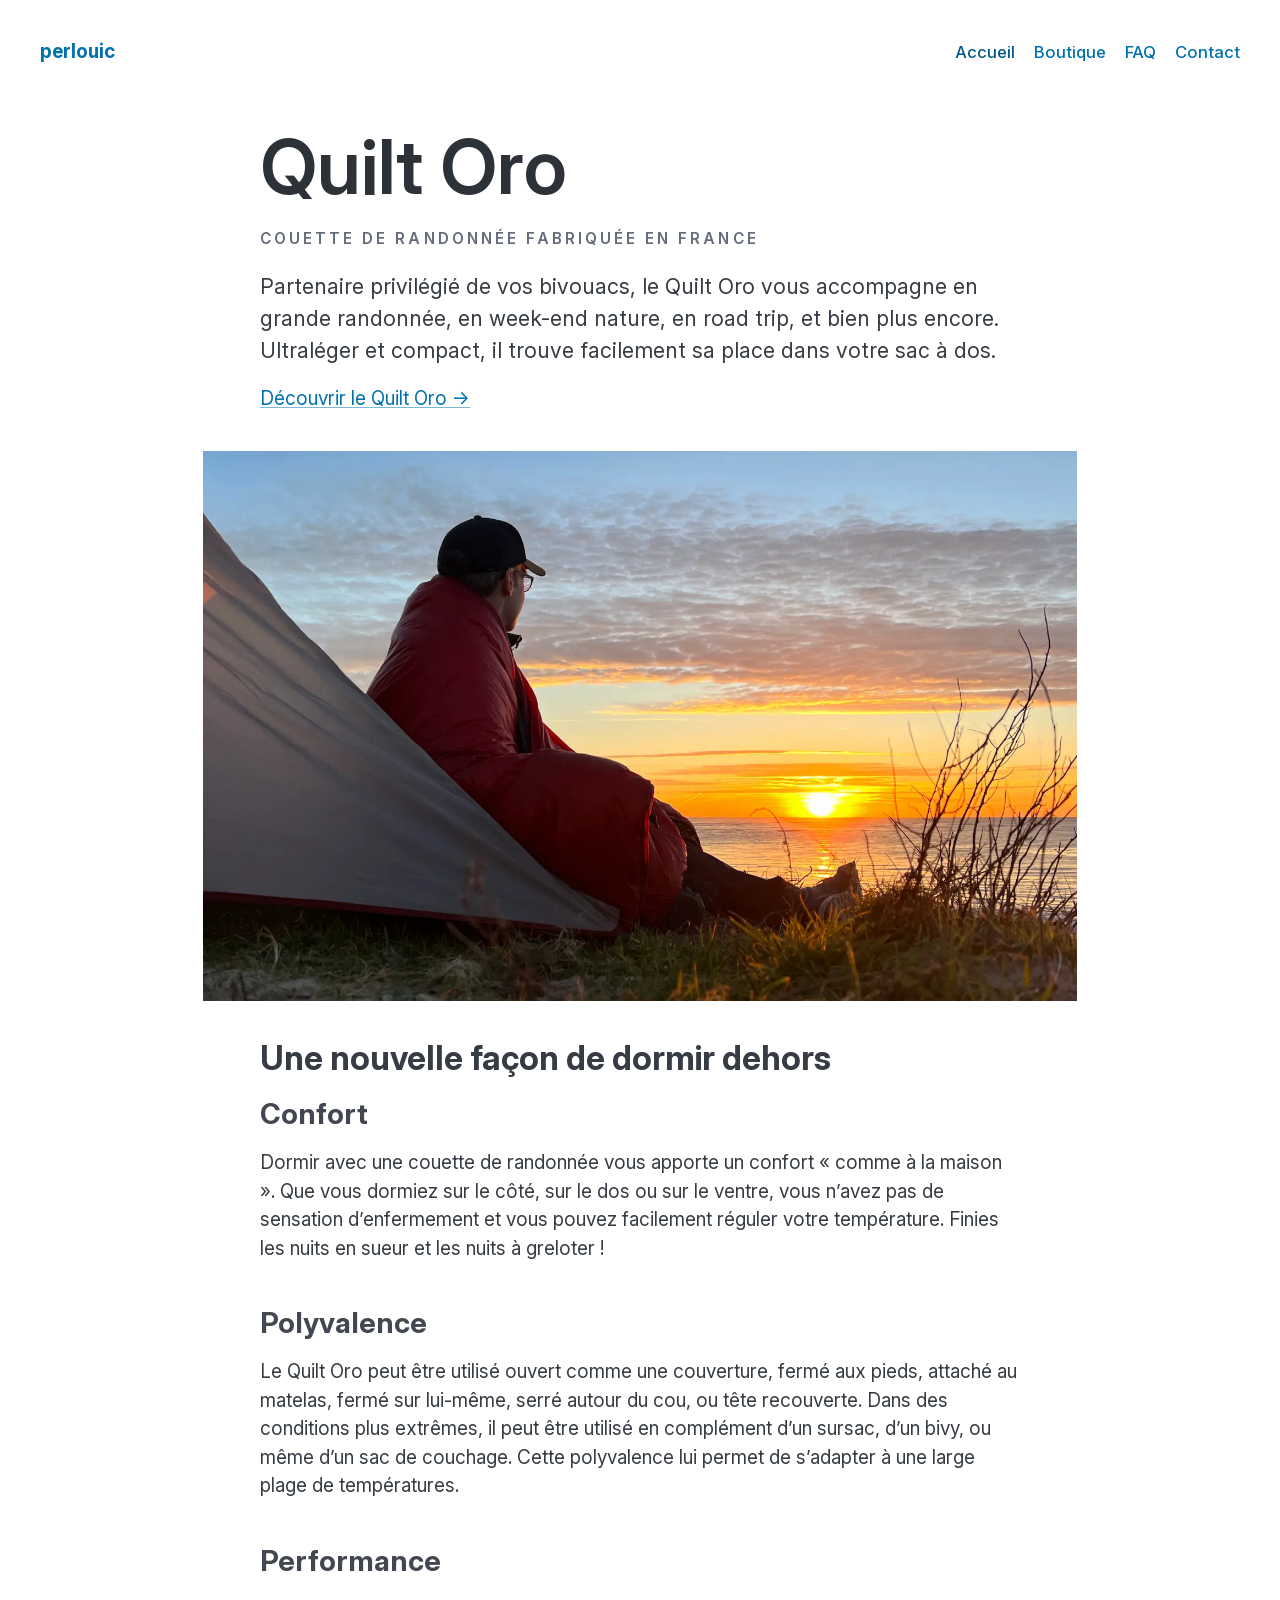
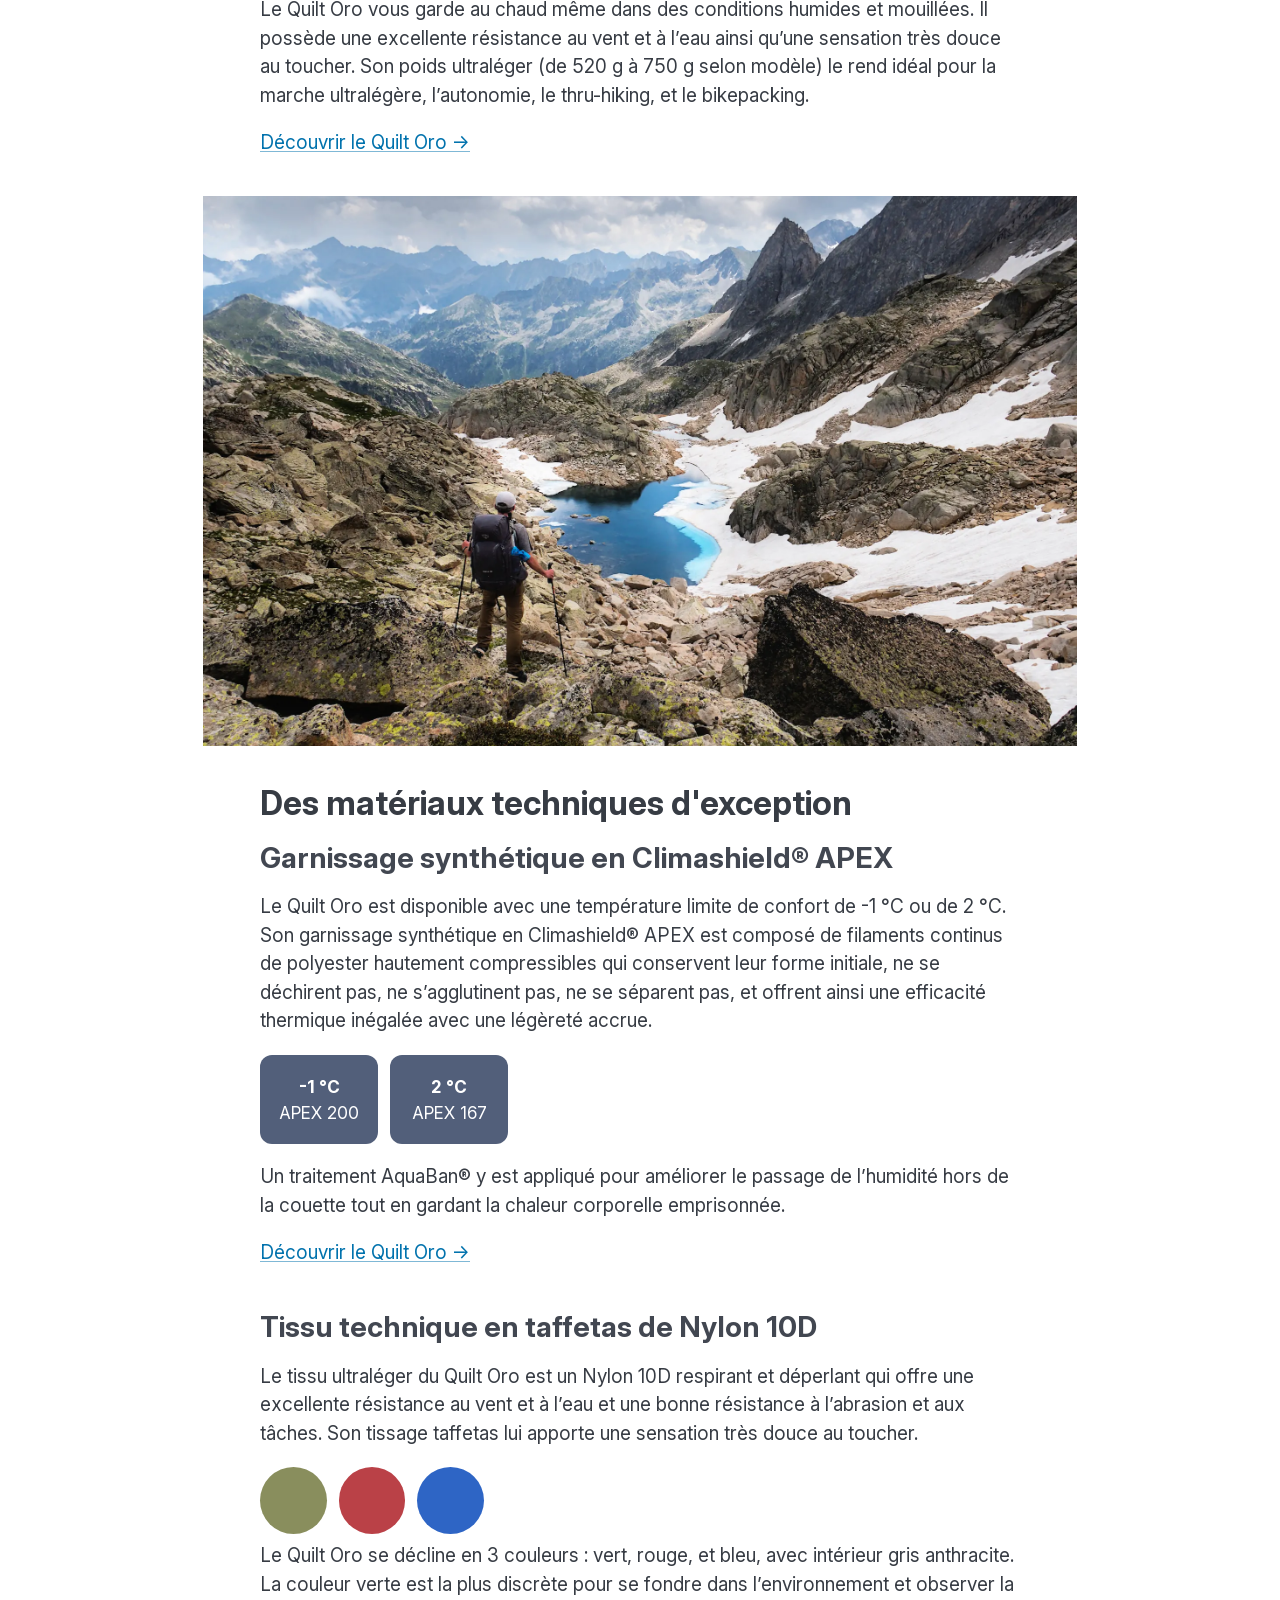
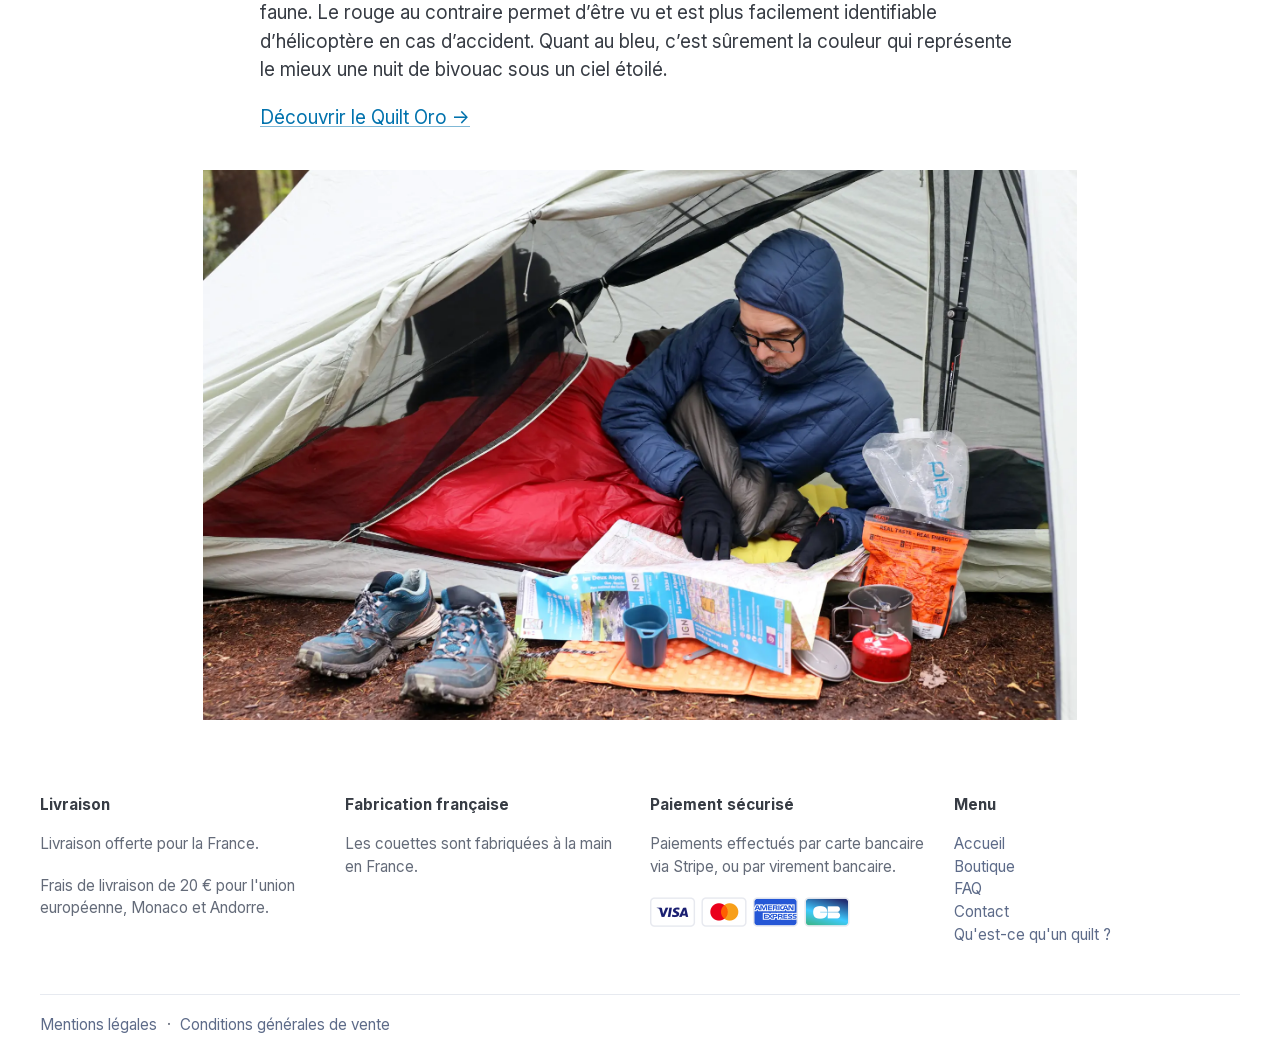
==== commit 5548661c: "Fin d'intégration - Supression de la page 'à propos'" ====
--- a/index.html
+++ b/index.html
@@ -33,7 +33,7 @@
             <p class="subtitle">Couette de randonnée fabriquée en France</p>
             <p class="lead">Partenaire privilégié de vos bivouacs, le Quilt Oro vous accompagne en grande randonnée, en week-end nature, en road trip, et bien plus encore. Ultraléger et compact, il trouve facilement sa place dans votre sac à dos.</p>
             <p><a href="quilt-oro.html">Découvrir le Quilt Oro →</a></p>
-            <figure class="bleed"><img class="hero" src="/assets/img/bivouac-couettes-perlouic-alpes.png" alt="Deux femmes font un bivouac dans les Alpes avec leur Quilt Oro - Photo générée avec l'IA"></figure>
+            <figure class="bleed"><img src="/assets/img/IMG_6417-1.webp" alt="Bivouac en bord de mer avec un Quilt Oro - Photo de Lionel Boivineau"></figure>
         </section>
 
         <section class="home-features">
@@ -55,8 +55,7 @@
                 bikepacking.</p>
             <p><a href="quilt-oro.html">Découvrir le Quilt Oro →</a></p>
             <figure class="bleed">
-                <img src="/assets/img/P1011785-1.webp"
-                    alt="Randonnée dans les Hautes-Pyrénées - Photo de Bertrand &quot;La Facha&quot; Froger">
+                <img src="/assets/img/P1011785-1.webp" alt="Randonnée dans les Hautes-Pyrénées - Photo de Bertrand &quot;La Facha&quot; Froger" loading="lazy">
             </figure>
         </section>
         <section>
@@ -90,8 +89,7 @@
                 bleu, c’est sûrement la couleur qui représente le mieux une nuit de bivouac sous un ciel étoilé.</p>
             <p><a href="quilt-oro.html">Découvrir le Quilt Oro →</a></p>
 
-            <figure class="bleed"><img src="/assets/img/221A8522.webp"
-                    alt="Bivouac en forêt avec un Quilt Oro - Photo de Emmanuel Seval">
+            <figure class="bleed"><img src="/assets/img/221A8522.webp" alt="Bivouac en forêt avec un Quilt Oro - Photo de Emmanuel Seval" loading="lazy">
             </figure>
         </section>
     </main>
@@ -119,9 +117,10 @@
                         <nav aria-label="Navigation secondaire">
                             <ul>
                                 <li><a class="secondary" href="/index.html">Accueil</a></li>
-                                <li><a class="secondary" href="/quilt-oro.html">Quilt Oro</a></li>
+                                <li><a class="secondary" href="/quilt-oro.html">Boutique</a></li>
                                 <li><a class="secondary" href="/faq.html">FAQ</a></li>
                                 <li><a class="secondary" href="/contact.html">Contact</a></li>
+                                <li><a class="secondary" href="/qu-est-ce-qu-un-quilt.html">Qu'est-ce qu'un quilt ?</a></li>
                             </ul>
                         </nav>
                     </aside>
@@ -130,10 +129,8 @@
             <hr>
             <nav class="legal" aria-label="Liens légaux">
                 <ul>
-                    <li><a class="secondary" href="a-propos.html">À propos</a></li>
-                    <li><a class="secondary" href="qu-est-ce-qu-un-quilt.html">Qu'est-ce qu'un quilt ?</a></li>
-                    <li><a class="secondary" href="mentions-legales.html">Mentions légales</a></li>
-                    <li><a class="secondary" href="conditions-generales-de-vente.html">Conditions générales de vente</a>
+                    <li><a class="secondary" href="/mentions-legales.html">Mentions légales</a></li>
+                    <li><a class="secondary" href="/conditions-generales-de-vente.html">Conditions générales de vente</a>
                     </li>
                 </ul>
             </nav>
--- a/assets/css/styles.css
+++ b/assets/css/styles.css
@@ -72,6 +72,10 @@
   --pico-font-weight: 600;
 }
 
+section {
+  margin-bottom: calc(var(--pico-spacing) * 2);
+}
+
 header {
   nav a {
     font-size: .875rem;
@@ -125,8 +129,12 @@
 figure {
   text-align: center;
   margin-bottom: var(--pico-spacing);
-  img {
+  /* img {
     border-radius: 8px;
+  } */
+
+  figcaption {
+    font-size: 0.875rem;
   }
 }
 
@@ -148,6 +156,7 @@
 
 .bleed {
   margin-inline: calc(var(--pico-spacing) * -3);
+  margin-top: calc(var(--pico-spacing) * 2);
   img {
     width: 100%;
     height: clamp(350px, 50vw, 550px);
@@ -211,13 +220,150 @@
   }
 }
 
+
+
+.notice {
+  padding: calc(var(--pico-spacing) * 2);
+  background-color: var(--pico-code-background-color);
+  border-left-color: var(--pico-primary);
+  border-radius: 4px;
+}
+
+/**
+ * Product
+ */
+
+/* Container global */
+.product-gallery {
+  max-width: 800px; /* limite la largeur de la galerie */
+  position: relative;
+  
+  button {
+    position: absolute;
+    top: 50%;
+    transform: translateY(-50%);
+    opacity: 0;
+    pointer-events: none;
+    transition: opacity 0.2s ease;
+  }
+
+  &:hover button {
+    opacity: 1;
+    pointer-events: auto;
+  }
+}
+
+/* Thumbnails */
+.product-thumbnails {
+  display: grid;
+  grid-template-columns: repeat(auto-fit, minmax(75px, 1fr));
+  gap: 0.5rem;
+  margin-top: 0.5rem;
+  justify-items: center;
+  align-items: center;
+  
+  img {
+    cursor: pointer;
+    border: 2px solid transparent;
+    &.active {
+      border-color: var(--pico-primary-border);
+    }
+  } 
+}
+
+#prev { left: 0.5rem; }
+#next { right: 0.5rem; }
+
+.product-form {
+  /* font-size: .9rem; */
+  legend {
+    font-weight: 600;
+  }
+
+  /* fieldset {
+    background-color: var(--pico-code-background-color);
+    padding: var(--pico-spacing);
+  } */
+  /* [type=radio] {
+    width: 1em;
+    height: 1em;
+    margin-inline-end: 0.25em;
+  } */
+}
+
+.product-specs {
+  padding: calc(var(--pico-spacing) * 2);
+  background-color: var(--pico-code-background-color);
+  border-radius: 4px;
+
+  /* grid-template-columns: repeat(auto-fit?, minmax(75px, 1fr)); */
+  font-size: .9rem;
+}
+
+
+@media (min-width: 768px) {
+  .product-specs {
+    grid-template-columns: 1fr 1fr 1.5fr;
+    --pico-font-size: 100%;
+  }
+}
+
+.product-sizes {
+  
+  text-align:center;
+  header {
+    color: var(--pico-secondary-inverse);
+    background-color: var(--pico-secondary-background);
+  }
+
+  small {
+    color: var(--pico-secondary);
+    /* color: var(--pico-muted-color); */
+  }
+  table {
+    border: 1px solid var(--pico-muted-border-color);
+    th, td {
+      text-align:center;
+    }
+  }
+}
+
+.not-available {
+  color: var(--pico-del-color);
+  font-weight: 700;
+}
+
+.review {
+  header {
+    display: grid;
+    grid-template-columns: 1fr auto;
+    align-items: center;
+  }
+  
+  font-size: 0.875rem;
+  
+  h3 {
+    font-size: 1rem;
+  }
+
+  img {
+    max-width: 100px;
+    max-height: 100px;
+    float: right;
+    margin-left: 0.5rem;
+    margin-bottom: 0.5rem;
+  }
+}
+
+/**
+* FAQ
+*/
 .top {
   text-align: right;
 }
 
-.table-of-contents {
+/* .table-of-contents {
   & > nav > ul {
-    /* border-left: 1px solid var(--pico-muted-border-color); */
     margin: 0;
       padding: 0;
     li,a {
@@ -229,49 +375,16 @@
       padding: 0;
     }
   }
-}
-
-.notice {
-  background-color: var(--pico-primary-focus);
-  border-left-color: var(--pico-primary);
-}
-
-/**
-* FAQ
-*/
-
-/* .h1 {
-  --pico-font-size: 2rem;
-  --pico-line-height: 1.125;
-  --pico-typography-spacing-top: 3rem;
 } */
 
-/* .h2 {
-  --pico-font-size: 1.75rem;
-  --pico-line-height: 1.15;
-  --pico-typography-spacing-top: 2.625rem;
-} */
-
-/* .h3 {
-  --pico-font-size: 1.5rem;
-  --pico-line-height: 1.175;
-  --pico-typography-spacing-top: 2.25rem;
-} */
-
-.h4 {
-  --pico-font-size: 1.25rem;
-  --pico-line-height: 1.2;
-  --pico-typography-spacing-top: 1.874rem;
-}
-
-/* .h5 {
-  --pico-font-size: 1.125rem;
-  --pico-line-height: 1.225;
-  --pico-typography-spacing-top: 1.6875rem;
-}
-
-.h6 {
-  --pico-font-size: 1rem;
-  --pico-line-height: 1.25;
-  --pico-typography-spacing-top: 1.5rem;
-} */+
+.table-of-contents{
+  li {
+    padding-bottom: 0;
+    padding-top: 0;
+    line-height: 1rem;
+  }
+  ul ul {
+    padding-left: 1.5rem;
+  }
+}
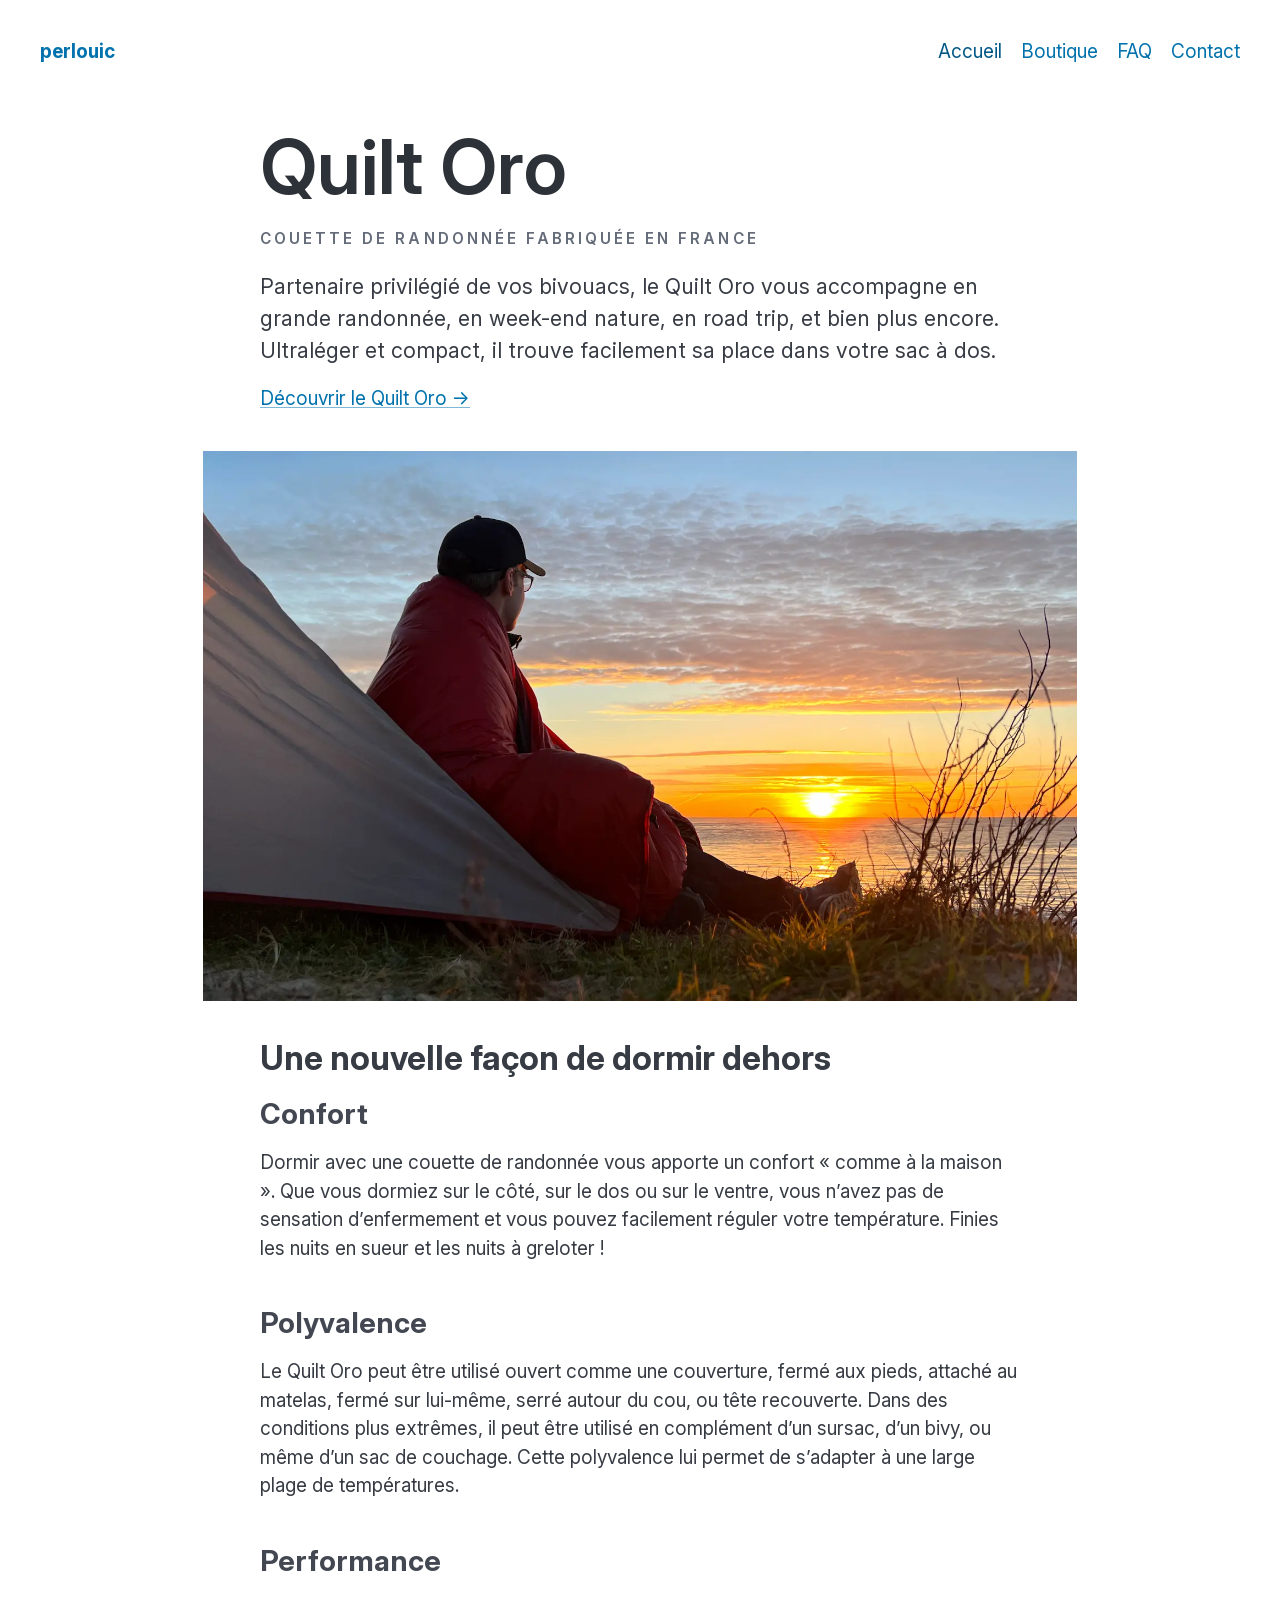
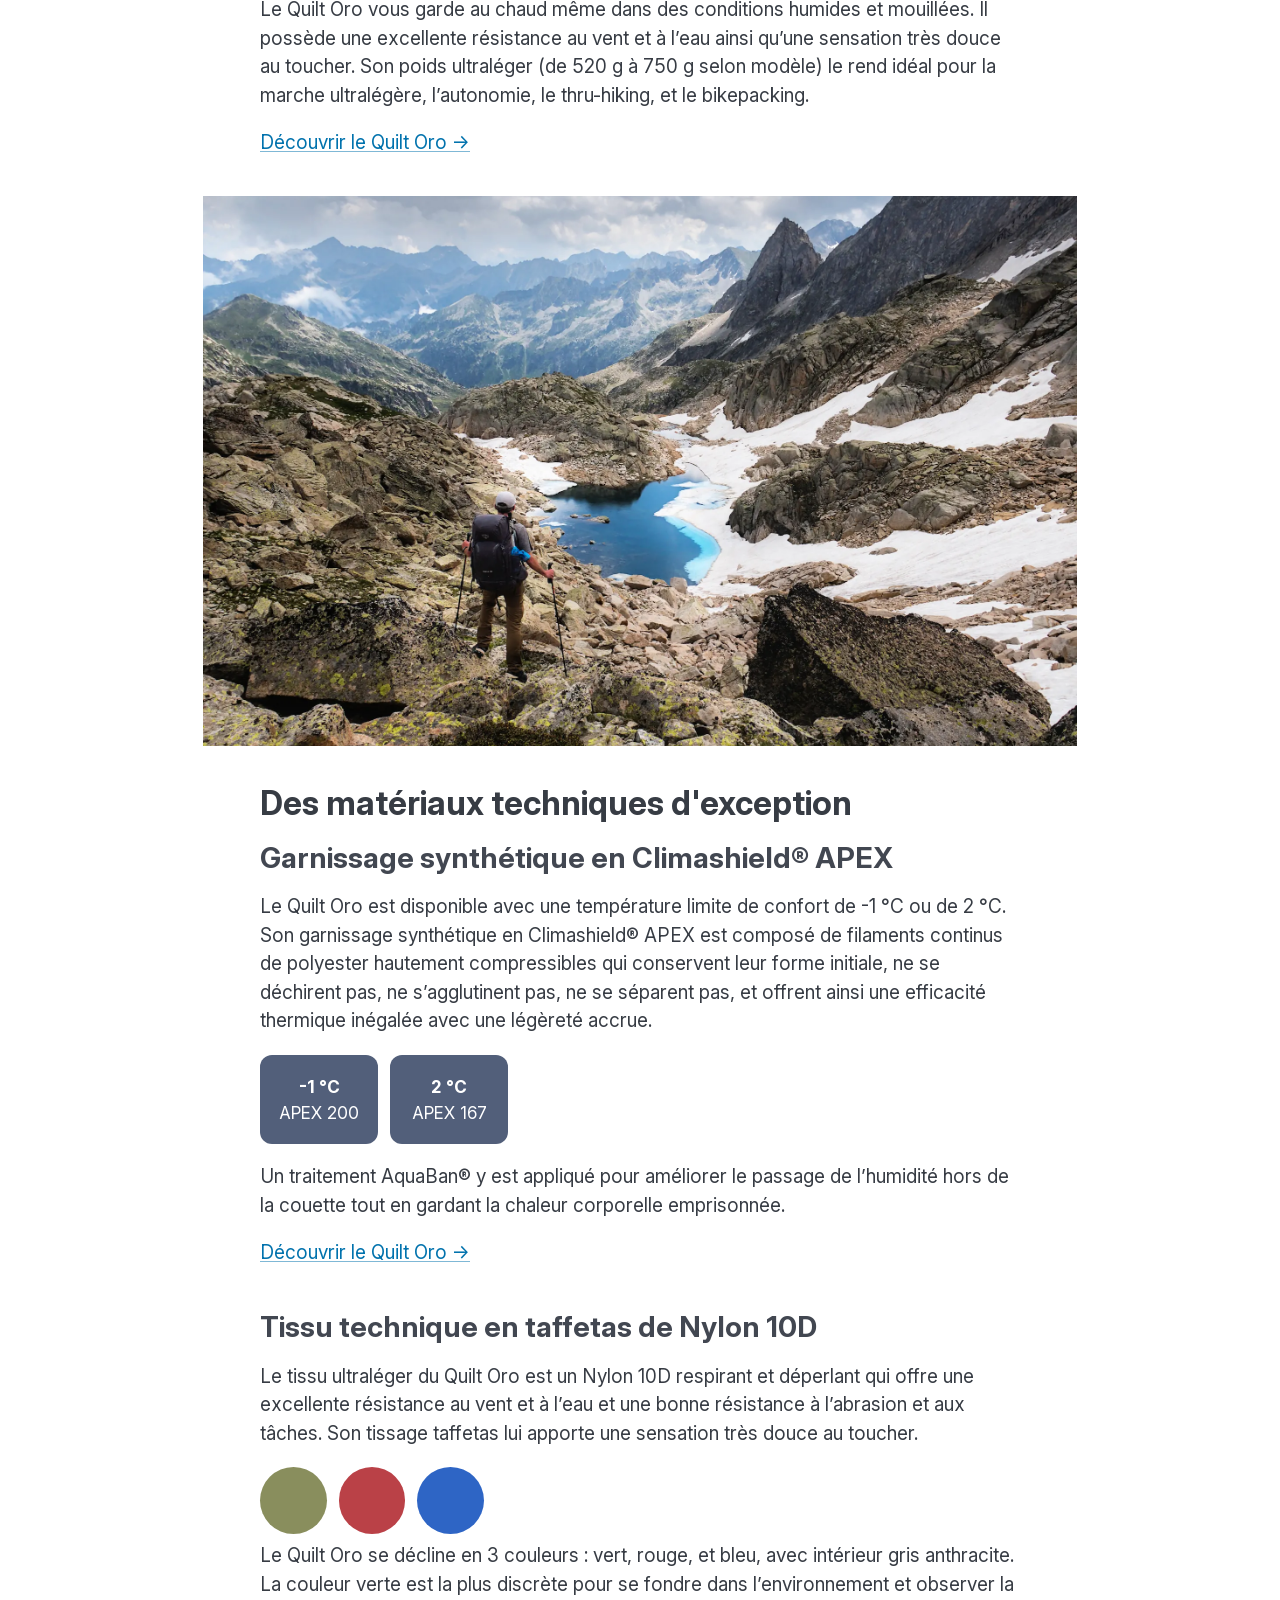
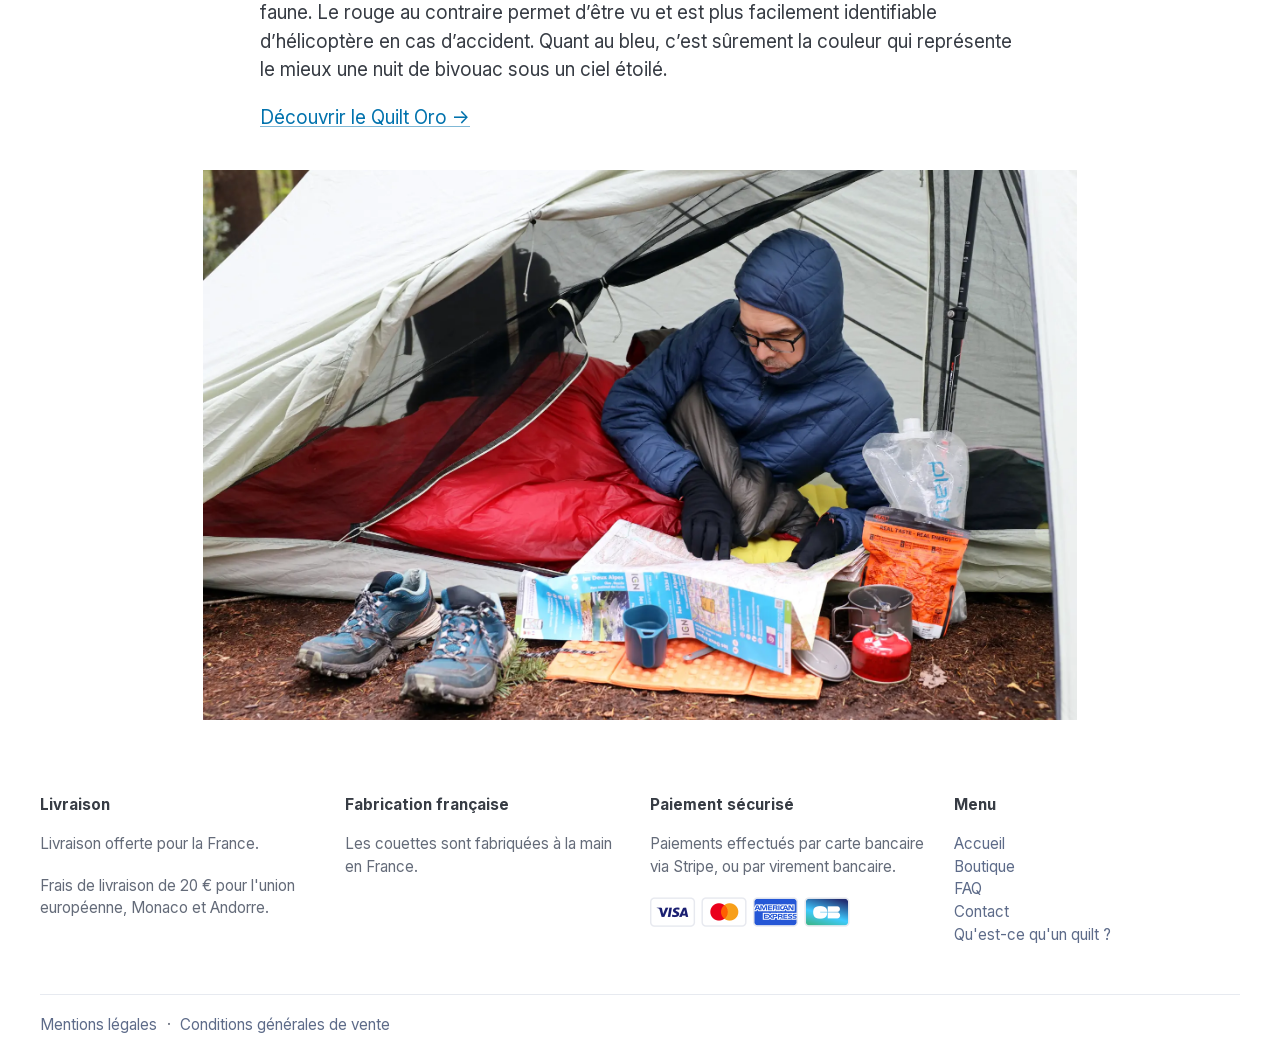
==== commit bb699c07: "Modifications des liens absolus pour en faire des liens symboliques - Optimisation CSS" ====
--- a/index.html
+++ b/index.html
@@ -7,21 +7,21 @@
     <meta name="description"
         content="Ultralégères et minimalistes, les couettes de randonnée Perlouic vous apportent un confort « comme à la maison » lors de vos nuits en bivouac.">
     <title>Perlouic – Couettes de randonnée ultralégères made in France</title>
-    <link rel="preload" href="/assets/fonts/InterVariable.woff2" as="font" type="font/woff2" crossorigin>
-    <link rel="stylesheet" href="/assets/css/pico.min.css">
-    <link rel="stylesheet" href="/assets/css/styles.css">
+    <link rel="preload" href="assets/fonts/InterVariable.woff2" as="font" type="font/woff2" crossorigin>
+    <link rel="stylesheet" href="assets/css/pico.min.css">
+    <link rel="stylesheet" href="assets/css/styles.css">
 </head>
 
-<body class="page-home">
+<body>
     <header>
         <div class="container">
             <a class="site-title" href="index.html"><strong>perlouic</strong></a>
             <nav aria-label="Menu principal">
                 <ul>
-                    <li><a href="/index.html" aria-current="page">Accueil</a></li>
-                    <li><a href="/quilt-oro.html">Boutique</span></li>
-                    <li><a href="/faq.html">FAQ</a></li>
-                    <li><a href="/contact.html">Contact</a></li>
+                    <li><a href="index.html" aria-current="page">Accueil</a></li>
+                    <li><a href="quilt-oro.html">Boutique</span></li>
+                    <li><a href="faq.html">FAQ</a></li>
+                    <li><a href="contact.html">Contact</a></li>
                 </ul>
             </nav>
         </div>
@@ -33,10 +33,10 @@
             <p class="subtitle">Couette de randonnée fabriquée en France</p>
             <p class="lead">Partenaire privilégié de vos bivouacs, le Quilt Oro vous accompagne en grande randonnée, en week-end nature, en road trip, et bien plus encore. Ultraléger et compact, il trouve facilement sa place dans votre sac à dos.</p>
             <p><a href="quilt-oro.html">Découvrir le Quilt Oro →</a></p>
-            <figure class="bleed"><img src="/assets/img/IMG_6417-1.webp" alt="Bivouac en bord de mer avec un Quilt Oro - Photo de Lionel Boivineau"></figure>
+            <figure class="bleed"><img src="assets/img/IMG_6417-1.webp" alt="Bivouac en bord de mer avec un Quilt Oro - Photo de Lionel Boivineau"></figure>
         </section>
 
-        <section class="home-features">
+        <section>
             <h2>Une nouvelle façon de dormir dehors</h2>
             <!-- <h2>Pourquoi choisir un quilt ?</h2> -->
             <h3>Confort</h3>
@@ -55,7 +55,7 @@
                 bikepacking.</p>
             <p><a href="quilt-oro.html">Découvrir le Quilt Oro →</a></p>
             <figure class="bleed">
-                <img src="/assets/img/P1011785-1.webp" alt="Randonnée dans les Hautes-Pyrénées - Photo de Bertrand &quot;La Facha&quot; Froger" loading="lazy">
+                <img src="assets/img/P1011785-1.webp" alt="Randonnée dans les Hautes-Pyrénées - Photo de Bertrand &quot;La Facha&quot; Froger" loading="lazy">
             </figure>
         </section>
         <section>
@@ -65,7 +65,7 @@
                 synthétique en Climashield® APEX est composé de filaments continus de polyester hautement compressibles
                 qui conservent leur forme initiale, ne se déchirent pas, ne s’agglutinent pas, ne se séparent pas, et
                 offrent ainsi une efficacité thermique inégalée avec une légèreté accrue.</p>
-            <div class="apex">
+            <div class="home-apex">
                 <p><strong>-1 °C</strong><br>APEX 200</p>
                 <p><strong>2 °C</strong><br>APEX 167</p>
             </div>
@@ -78,7 +78,7 @@
             <p>Le tissu ultraléger du Quilt Oro est un Nylon 10D respirant et déperlant qui offre une excellente
                 résistance au vent et à l’eau et une bonne résistance à l’abrasion et aux tâches. Son tissage taffetas
                 lui apporte une sensation très douce au toucher.</p>
-            <div class="fabrics">
+            <div class="home-fabrics">
                 <div></div>
                 <div></div>
                 <div></div>
@@ -89,7 +89,7 @@
                 bleu, c’est sûrement la couleur qui représente le mieux une nuit de bivouac sous un ciel étoilé.</p>
             <p><a href="quilt-oro.html">Découvrir le Quilt Oro →</a></p>
 
-            <figure class="bleed"><img src="/assets/img/221A8522.webp" alt="Bivouac en forêt avec un Quilt Oro - Photo de Emmanuel Seval" loading="lazy">
+            <figure class="bleed"><img src="assets/img/221A8522.webp" alt="Bivouac en forêt avec un Quilt Oro - Photo de Emmanuel Seval" loading="lazy">
             </figure>
         </section>
     </main>
@@ -108,7 +108,7 @@
                 <div>
                     <h2>Paiement sécurisé</h2>
                     <p>Paiements effectués par carte bancaire via Stripe, ou par virement bancaire.</p>
-                    <img src="/assets/img/payment-method-icons.png" width="200" height="30"
+                    <img src="assets/img/payment-method-icons.png" width="200" height="30"
                         alt="Moyens de paiement : Visa, Mastercard, AMEX, CB">
                 </div>
                 <div>
@@ -116,11 +116,11 @@
                     <aside>
                         <nav aria-label="Navigation secondaire">
                             <ul>
-                                <li><a class="secondary" href="/index.html">Accueil</a></li>
-                                <li><a class="secondary" href="/quilt-oro.html">Boutique</a></li>
-                                <li><a class="secondary" href="/faq.html">FAQ</a></li>
-                                <li><a class="secondary" href="/contact.html">Contact</a></li>
-                                <li><a class="secondary" href="/qu-est-ce-qu-un-quilt.html">Qu'est-ce qu'un quilt ?</a></li>
+                                <li><a class="secondary" href="index.html">Accueil</a></li>
+                                <li><a class="secondary" href="quilt-oro.html">Boutique</a></li>
+                                <li><a class="secondary" href="faq.html">FAQ</a></li>
+                                <li><a class="secondary" href="contact.html">Contact</a></li>
+                                <li><a class="secondary" href="qu-est-ce-qu-un-quilt.html">Qu'est-ce qu'un quilt ?</a></li>
                             </ul>
                         </nav>
                     </aside>
@@ -129,8 +129,8 @@
             <hr>
             <nav class="legal" aria-label="Liens légaux">
                 <ul>
-                    <li><a class="secondary" href="/mentions-legales.html">Mentions légales</a></li>
-                    <li><a class="secondary" href="/conditions-generales-de-vente.html">Conditions générales de vente</a>
+                    <li><a class="secondary" href="mentions-legales.html">Mentions légales</a></li>
+                    <li><a class="secondary" href="conditions-generales-de-vente.html">Conditions générales de vente</a>
                     </li>
                 </ul>
             </nav>
--- a/assets/css/styles.css
+++ b/assets/css/styles.css
@@ -1,3 +1,6 @@
+/**
+ * Styles
+ */
 @font-face {
   font-family: 'Inter';
   src: url('/assets/fonts/InterVariable.woff2') format('woff2');
@@ -7,15 +10,10 @@
 
 :root {
   --pico-font-family-sans-serif: 'Inter', system-ui, sans-serif;
-  /* --pico-spacing: 2rem; */
-  /* --pico-grid-column-gap: calc(var(--pico-spacing) * 3); */
-  /* --pico-grid-row-gap: var(--pico-spacing); */
-  
-  --theme-palette-olive-drab: #898e5d;
-  --theme-palette-crimson: #ba4147;
-  --theme-palette-royal-blue: #2e65c5;
-}
-
+  --color-olive-drab: #898e5d;
+  --color-crimson: #ba4147;
+  --color-royal-blue: #2e65c5;
+}
 
 @media (min-width: 576px) {
   :root {
@@ -38,35 +36,6 @@
   }
 }
 
-details {
-  margin-bottom: 8px;
-  
-  & > div {
-    margin-bottom: var(--pico-spacing);
-  }
-}
-
-details[open]>summary {
-  margin-bottom: 1rem;
-}
-
-details:last-of-type {
-  margin-bottom: var(--pico-spacing);
-}
-
-body {
-  /* letter-spacing: -0.02em; */
-  overflow-x: hidden;
-}
-
-/* h1,
-h2,
-h3,
-h4,
-h5,
-h6 {
-  --pico-font-weight: 600;
-} */
 h1 {
   --pico-font-size: 4rem;
   --pico-font-weight: 600;
@@ -76,19 +45,24 @@
   margin-bottom: calc(var(--pico-spacing) * 2);
 }
 
+details {
+  margin-bottom: 8px;
+  
+  &:last-of-type {
+    margin-bottom: var(--pico-spacing);
+  }
+}
+
 header {
-  nav a {
-    font-size: .875rem;
-    font-weight: 500;
-  }
-  
   .container {
-    display: flex;
+    display: grid;
     align-items: center;
-    justify-content: space-between;
-  }
-}
-
+    
+    @media (min-width: 380px) {
+      grid-template-columns: 1fr auto;
+    }
+  }
+}
 
 footer {
   * {
@@ -121,23 +95,22 @@
         color: var(--pico-muted-color);
         padding-left: var(--pico-nav-link-spacing-horizontal);
       }
-    }
-    
+    } 
   }
 }
 
 figure {
   text-align: center;
   margin-bottom: var(--pico-spacing);
-  /* img {
-    border-radius: 8px;
-  } */
 
   figcaption {
     font-size: 0.875rem;
   }
 }
 
+/**
+ * Global
+ */
 .site-title {
   text-decoration: none;
 }
@@ -165,7 +138,25 @@
   }
 }
 
-.apex {
+@media (min-width: 1024px) {
+  .narrow {
+    max-width:40rem;
+    margin-left: auto;
+    margin-right: auto;
+  }
+}
+
+.notice {
+  padding: calc(var(--pico-spacing) * 2);
+  background-color: var(--pico-code-background-color);
+  border-left-color: var(--pico-primary);
+  border-radius: 4px;
+}
+
+/**
+ * Home
+ */
+.home-apex {
   display: inline-grid;
   grid-template-columns: 1fr 1fr;
   gap: 0px 12px;
@@ -183,7 +174,7 @@
   }
 }
 
-.fabrics {
+.home-fabrics {
   display: inline-grid;
   grid-template-columns: 1fr 1fr 1fr;
   gap: 0px 12px;
@@ -194,48 +185,27 @@
 
   div {
     &:first-of-type {
-      background-color: var(--theme-palette-olive-drab);
+      background-color: var(--color-olive-drab);
     }
 
     &:nth-of-type(2) {
-      background-color: var(--theme-palette-crimson);
+      background-color: var(--color-crimson);
     }
 
     &:last-of-type {
-      background-color: var(--theme-palette-royal-blue);
+      background-color: var(--color-royal-blue);
     }
 
     border-radius: 100%;
     height: 3.5rem;
     width: 3.5rem;
   }
-
-}
-
-@media (min-width: 1024px) {
-  .narrow {
-    max-width:40rem;
-    margin-left: auto;
-    margin-right: auto;
-  }
-}
-
-
-
-.notice {
-  padding: calc(var(--pico-spacing) * 2);
-  background-color: var(--pico-code-background-color);
-  border-left-color: var(--pico-primary);
-  border-radius: 4px;
 }
 
 /**
  * Product
  */
-
-/* Container global */
 .product-gallery {
-  max-width: 800px; /* limite la largeur de la galerie */
   position: relative;
   
   button {
@@ -253,7 +223,6 @@
   }
 }
 
-/* Thumbnails */
 .product-thumbnails {
   display: grid;
   grid-template-columns: repeat(auto-fit, minmax(75px, 1fr));
@@ -274,42 +243,22 @@
 #prev { left: 0.5rem; }
 #next { right: 0.5rem; }
 
-.product-form {
-  /* font-size: .9rem; */
-  legend {
-    font-weight: 600;
-  }
-
-  /* fieldset {
-    background-color: var(--pico-code-background-color);
-    padding: var(--pico-spacing);
-  } */
-  /* [type=radio] {
-    width: 1em;
-    height: 1em;
-    margin-inline-end: 0.25em;
-  } */
+.product-form legend {
+  font-weight: 600;
 }
 
 .product-specs {
-  padding: calc(var(--pico-spacing) * 2);
   background-color: var(--pico-code-background-color);
   border-radius: 4px;
-
-  /* grid-template-columns: repeat(auto-fit?, minmax(75px, 1fr)); */
   font-size: .9rem;
-}
-
-
-@media (min-width: 768px) {
-  .product-specs {
+  padding: calc(var(--pico-spacing) * 2);
+  
+  @media (min-width: 768px) {
     grid-template-columns: 1fr 1fr 1.5fr;
-    --pico-font-size: 100%;
   }
 }
 
 .product-sizes {
-  
   text-align:center;
   header {
     color: var(--pico-secondary-inverse);
@@ -317,8 +266,7 @@
   }
 
   small {
-    color: var(--pico-secondary);
-    /* color: var(--pico-muted-color); */
+    color: var(--pico-muted-color);
   }
   table {
     border: 1px solid var(--pico-muted-border-color);
@@ -333,14 +281,14 @@
   font-weight: 700;
 }
 
-.review {
+.product-review {
+  font-size: 0.875rem;
+
   header {
     display: grid;
     grid-template-columns: 1fr auto;
     align-items: center;
   }
-  
-  font-size: 0.875rem;
   
   h3 {
     font-size: 1rem;
@@ -362,28 +310,13 @@
   text-align: right;
 }
 
-/* .table-of-contents {
-  & > nav > ul {
-    margin: 0;
-      padding: 0;
-    li,a {
-      margin: 0;
-      padding: 0;
-    }
-    ul {
-      margin: 0;
-      padding: 0;
-    }
-  }
-} */
-
-
 .table-of-contents{
   li {
     padding-bottom: 0;
     padding-top: 0;
     line-height: 1rem;
   }
+  
   ul ul {
     padding-left: 1.5rem;
   }
